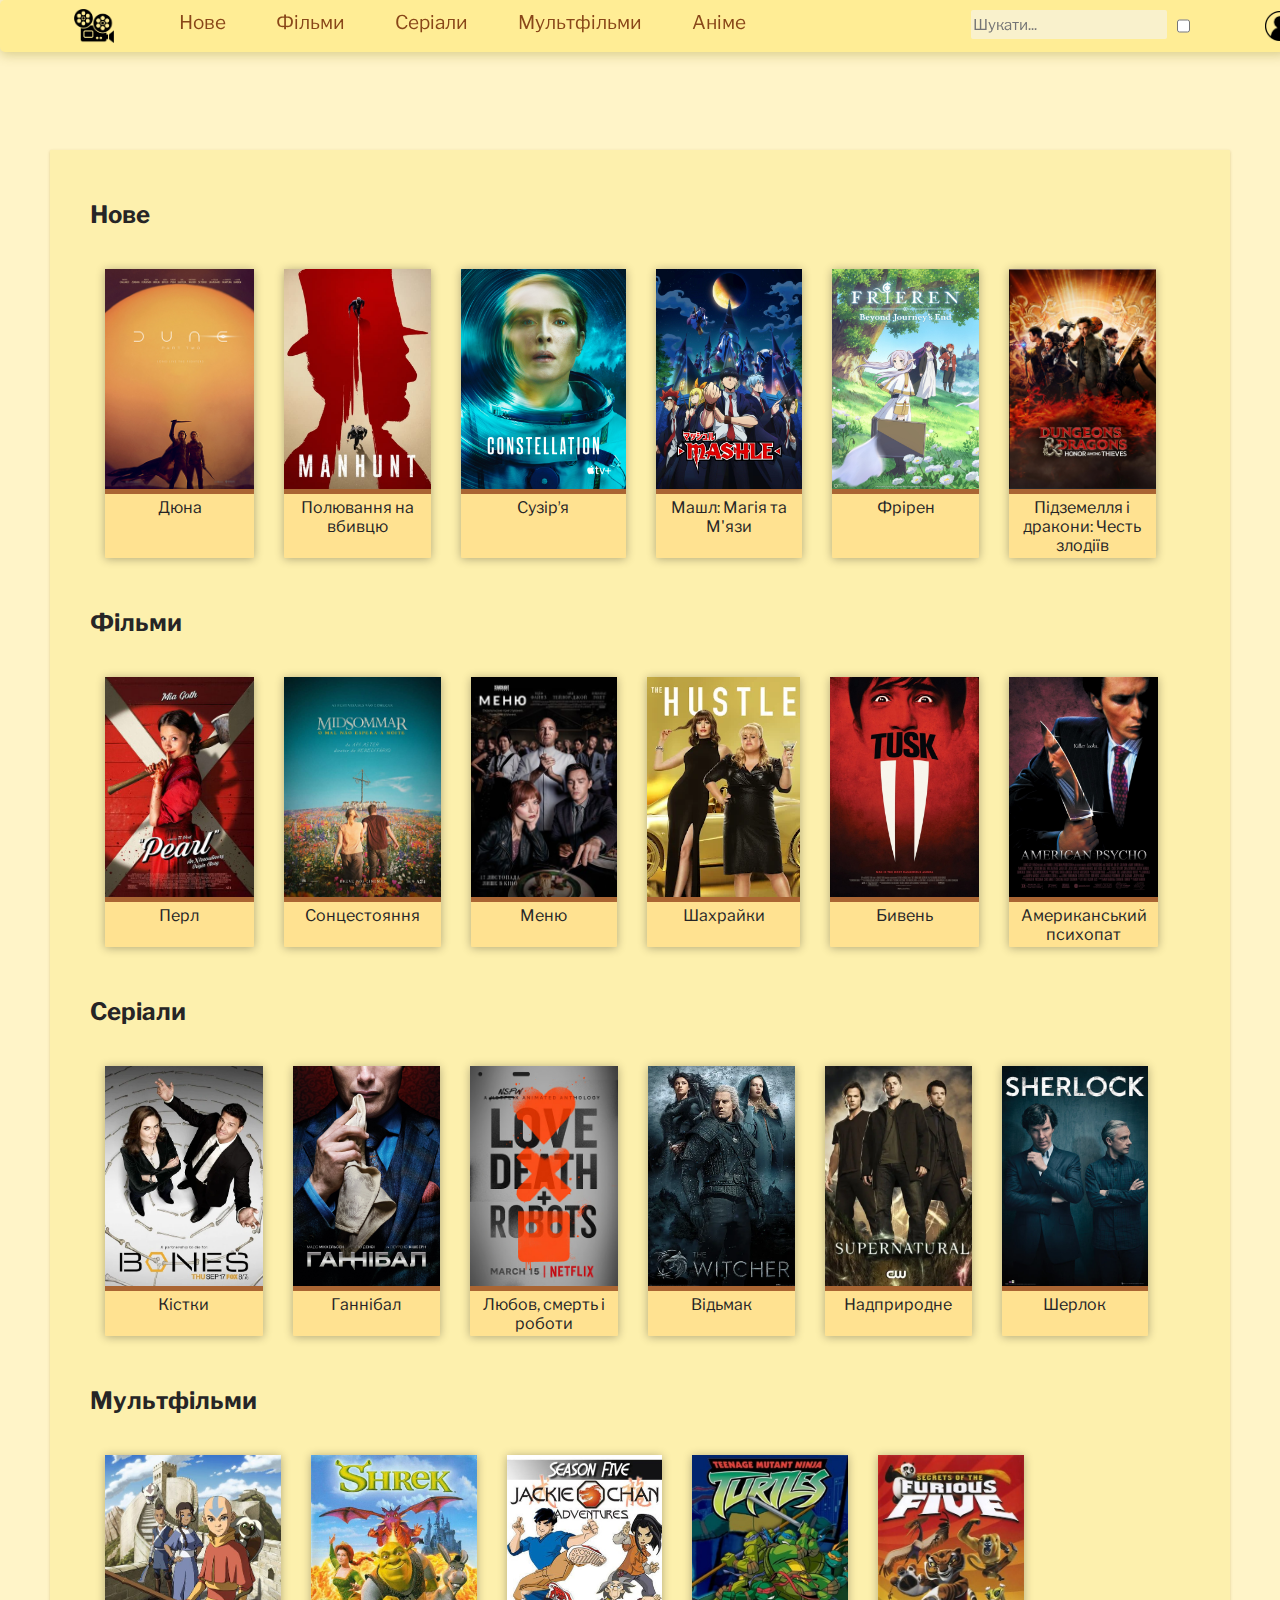
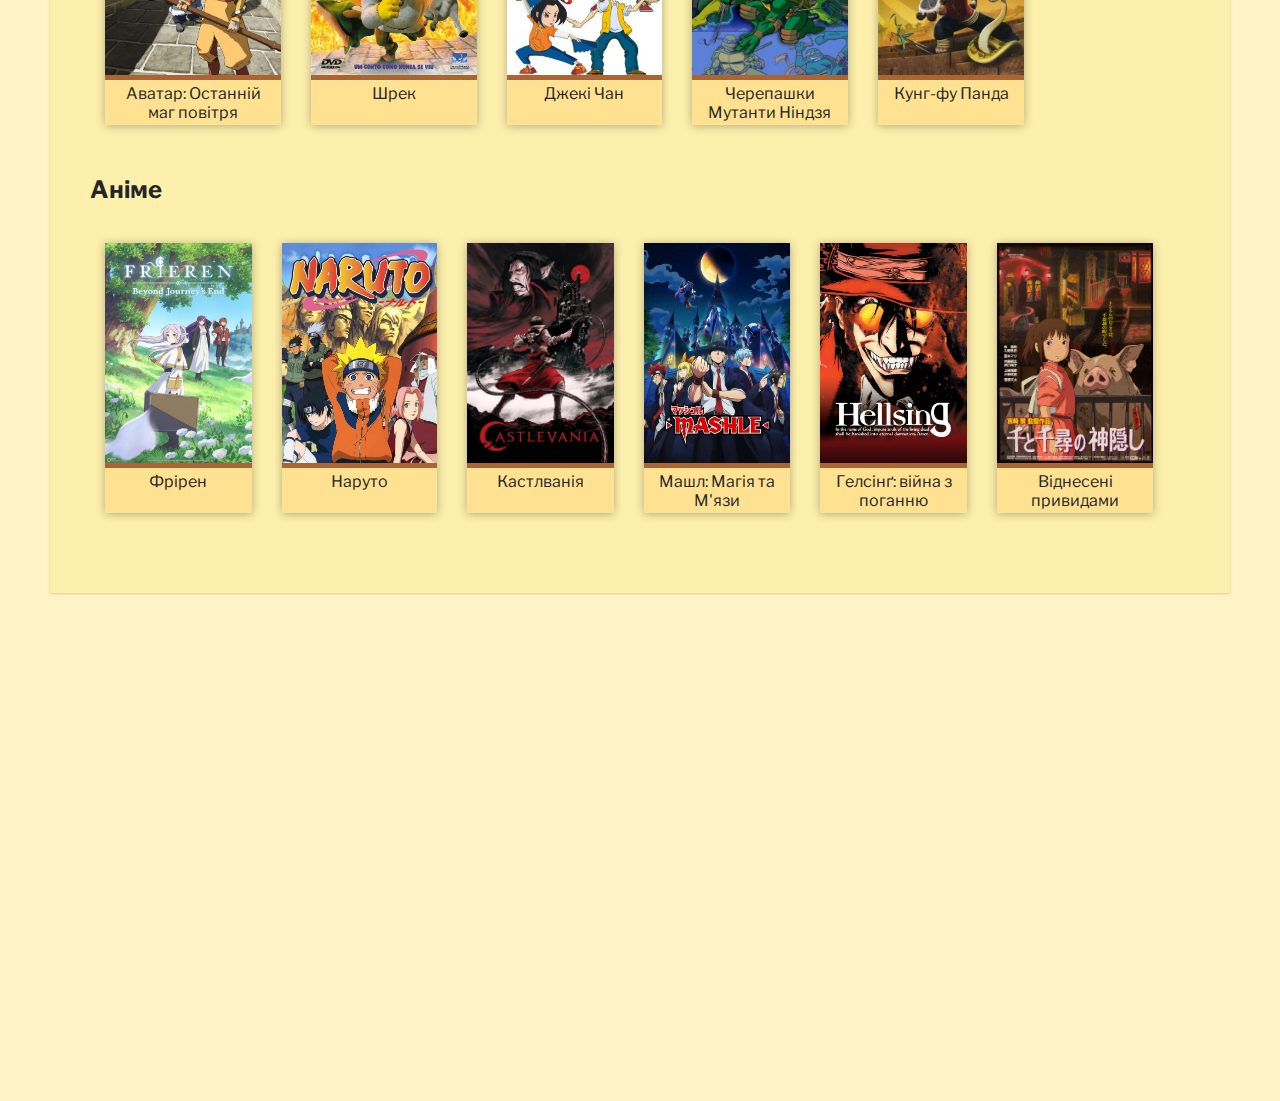
==== index.html @ a8cdec7a "Second commit - Finished homepage, account started" ====
<!DOCTYPE html>
<html lang="en">

<head>
    <meta charset="UTF-8">
    <meta name="viewport" content="width=device-width, initial-scale=1.0">
    <link rel="stylesheet" href="styles.css">
    <link rel="icon" type="image/png" href="Logo.png">
    <title>Filmus</title>

</head>

<body>
    <header>
        <a href="index.html" class="logo"><img src="Logo.png" alt="*Homepage image*" height="34px" ></a>
        <div class="header-gap"></div>
        <a href="new.html">Нове</a>
        <a href="">Фільми</a>
        <a href="">Серіали</a>
        <a href="">Мультфільми</a>
        <a href="">Аніме</a>
        <input type="text" name="search" placeholder="Шукати..." class="search-field">
        <input type="checkbox">
        <a href="account.html" ><img src="account.png"  height="30px" ></a>
    </header>
    <div class="container">
        <h2>Нове</h2>
        <div class="content-type">
            <figure><a href="WatchPage.html"><img src="Films/Dune/poster.jpg"></a>
                <figcaption>Дюна</figcaption>
            </figure>

            <figure><a href="WatchPage.html"><img src="Series/Manhunt/poster.jpg"></a>
                <figcaption>Полювання на вбивцю</figcaption>
            </figure>

            <figure><a href="WatchPage.html"><img src="Series/Constellation/poster.jpg"></a>
                <figcaption>Сузірʼя</figcaption>
            </figure>

            <figure><a href="WatchPage.html"><img src="Anime/Mashl/poster.jpg   "></a>
                <figcaption>Машл: Магія та М'язи</figcaption>
            </figure>

            <figure><a href="WatchPage.html"><img src="Anime/Frieren/poster.jpg"></a>
                <figcaption>Фрірен</figcaption>
            </figure>

            <figure><a href="WatchPage.html"><img src="Films/D&D/poster.png"></a>
                <figcaption>Підземелля і дракони: Честь злодіїв</figcaption>
            </figure>
        </div>
        <h2>Фільми</h2>

        <div class="content-type">
            <figure><a href="WatchPage.html"><img src="Films/Pearl/poster.jpeg"></a>
                <figcaption>Перл</figcaption>
            </figure>

            <figure><a href="WatchPage.html"><img src="Films/Mitsommer/poster.jpg"></a>
                <figcaption>Сонцестояння</figcaption>
            </figure>

            <figure><a href="WatchPage.html"><img src="Films/Menu/poster.jpg"></a>
                <figcaption>Меню</figcaption>
            </figure>

            <figure><a href="WatchPage.html"><img src="Films/Hustle/poster.webp"></a>
                <figcaption>Шахрайки</figcaption>
            </figure>

            <figure><a href="WatchPage.html"><img src="Films/Tusk/poster.jpg"></a>
                <figcaption>Бивень</figcaption>
            </figure>

            <figure><a href="WatchPage.html"><img src="Films/American Psycho/poster.jpg"></a>
                <figcaption>Американський психопат</figcaption>
            </figure>
        </div>

        <h2>Серіали</h2>
        <div class="content-type">
            <figure><a href="WatchPage.html"><img src="Series/Bones/poster.webp"></a>
                <figcaption>Кістки</figcaption>
            </figure>

            <figure><a href="WatchPage.html"><img src="Series/Hannibal/poster.jpg"></a>
                <figcaption>Ганнібал</figcaption>
            </figure>

            <figure><a href="WatchPage.html"><img src="Series/Love, Death & Robots/poster.jpg"></a>
                <figcaption>Любов, смерть і роботи</figcaption>
            </figure>

            <figure><a href="WatchPage.html"><img src="Series/Witcher/poster.webp"></a>
                <figcaption>Відьмак</figcaption>
            </figure>

            <figure><a href="WatchPage.html"><img src="Series/Supernatural/poster.webp"></a>
                <figcaption>Надприродне</figcaption>
            </figure>

            <figure><a href="WatchPage.html"><img src="Series/Sherlock/poster.jpg"></a>
                <figcaption>Шерлок</figcaption>
            </figure>
        </div>

        <h2>Мультфільми</h2>
        <div class="content-type">
            <figure><a href="WatchPage.html"><img src="Cartoon\ATLA\poster.jpg"></a>
                <figcaption>Аватар: Останній маг повітря</figcaption>
            </figure>

            <figure><a href="WatchPage.html"><img src="Cartoon\Shrek\poster.jpg"></a>
                <figcaption>Шрек</figcaption>
            </figure>

            <figure><a href="WatchPage.html"><img src="Cartoon\JackieChan\poster.jpg"></a>
                <figcaption>Джекі Чан</figcaption>
            </figure>

            <figure><a href="WatchPage.html"><img src="Cartoon/TMNT/poster.jpg"></a>
                <figcaption>Черепашки Мутанти Ніндзя</figcaption>
            </figure>

            <figure><a href="WatchPage.html"><img src="Cartoon/Kung-Fu Panda/poster.jpg"></a>
                <figcaption>Кунг-фу Панда</figcaption>
            </figure>

        </div>

        <h2>Аніме</h2>
        <div class="content-type">
            <figure><a href="WatchPage.html"><img src="Anime/Frieren/poster.jpg"></a>
                <figcaption>Фрірен</figcaption>
            </figure>

            <figure><a href="WatchPage.html"><img src="Anime/Naruto/poster.jpg"></a>
                <figcaption>Наруто</figcaption>
            </figure>

            <figure><a href="WatchPage.html"><img src="Anime/Castlevania/poster.jpg"></a>
                <figcaption>Кастлванія</figcaption>
            </figure>

            <figure><a href="WatchPage.html"><img src="Anime/Mashl/poster.jpg"></a>
                <figcaption>Машл: Магія та М'язи</figcaption>
            </figure>

            <figure><a href="WatchPage.html"><img src="Anime/Hellsing/poster.jpg"></a>
                <figcaption>Гелсінґ: війна з поганню</figcaption>
            </figure>

            <figure><a href="WatchPage.html"><img src="Anime/Spirited Away/poster.jpg"></a>
                <figcaption>Віднесені привидами</figcaption>
            </figure>

        </div>

    </div>
    <div class="justfield"></div>
</body>

</html>
---- styles.css ----
@import url('https://fonts.googleapis.com/css2?family=Libre+Franklin:ital,wght@0,100..900;1,100..900&family=Madimi+One&display=swap');
@import url('https://fonts.googleapis.com/css2?family=Rubik:ital,wght@0,300..900;1,300..900&display=swap');

body {
    background-color: #fff4c8;
    color: rgb(38, 37, 38);
    font-size: 16px;
    font-family: "Libre Franklin", "Rubik", sans-serif;
    font-weight: normal;
    font-style: normal;
    flex-flow: column;


}

.container {
    background-color: #fdf0ad;
    margin: 150px auto;
    margin-bottom: 0;
    border-radius: 1px;
    max-width: 1100px;
    padding: 30px 40px;
    box-shadow: 0px 1px 3px 0px #946a004d;
}

header {
    width: 100%;
    left: 0;
    top: 0;
    position: fixed;
    background-color: #ffed95;
    display: flex;
    box-shadow: 0 3px 12px 0 #8077004d;
    border-radius: 5px;
    padding: 4px;

}

header a {
    color: #894719;
    text-decoration: none;
    accent-color: darkred;
    vertical-align: middle;
    font-size: 19px;
    padding-right: 25px;
    padding-left: 25px;
    padding-top: 7px;
    flex-direction: row;
}

header a:hover {
    color: #4e0000;
}

header a:active {
    color: #b10000;
}


@media (max-width:700px) {

    header a:nth-child(7),
    header a:nth-child(3),
    header a:nth-child(4),
    header a:nth-child(5),
    header a:nth-child(6) {
        display: none;
    }

}

.logo {
    padding: 0px;
    padding-top: 5px;
    margin-right: 20px;
    max-width: 40px;
    max-height: 50px;
    margin-left: 70px;
}

header input {
    margin-right: 50px;
    vertical-align: super;

}

.search-field {
    margin: 6px;
    border-color: #aa6533;
    border-radius: 2px;
    border-width: 0px;
    height: 27px;
    background-color: #f9f1cc;
    display: block;
    font-family: inherit;
    font-size: 15px;
    line-height: 2em;
    margin-left: 200px;
}

.header-gap {
    width: 150px;
    height: 30px;
    margin-right: 20px;
}

table {
    border-radius: 4px;
    background-color: #ffbd8e;
    border-color: #97480f;
    border-style: solid;
    width: 65%;
    border-collapse: collapse;
}

table td,
th {
    padding: 5px;
    border: 1px solid #c8651d;
    padding: 8px 10px;
    text-align: center;
}

table th {
    background-color: #ffb179;
}

table td:nth-child(2) {
    text-align: left;
}

table tr:nth-child(odd) {
    background-color: #fec298;
}

.justfield {
    height: 500px;
}

figure {
    display: flex;
    flex-flow: column;
    padding: 0px;
    width: min-content;
    margin: 20px 15px;
    background-color: #ffe291;
    border-radius: 1px;
    box-shadow: 0 1px 10px 0 #0000004d;

}

figure:hover {
    background-color: #c37945;
    color: #f4ebd3;
}

figure img {
    width: auto;
    height: 220px;
    border-bottom: 5px solid #aa6533;

}
figure a {
    width: auto;
    height: auto;
}

figcaption {
    padding: 0px 8px;
    padding-bottom: 3px;
    text-align: center;
    background-clip: content-box;
}


.content-type {
    margin-bottom: 30px;
    display: flex;
}



fieldset {
    width: max-content;
    height: max-content;
}

video {
    display: block;
    margin: 5% auto;
}
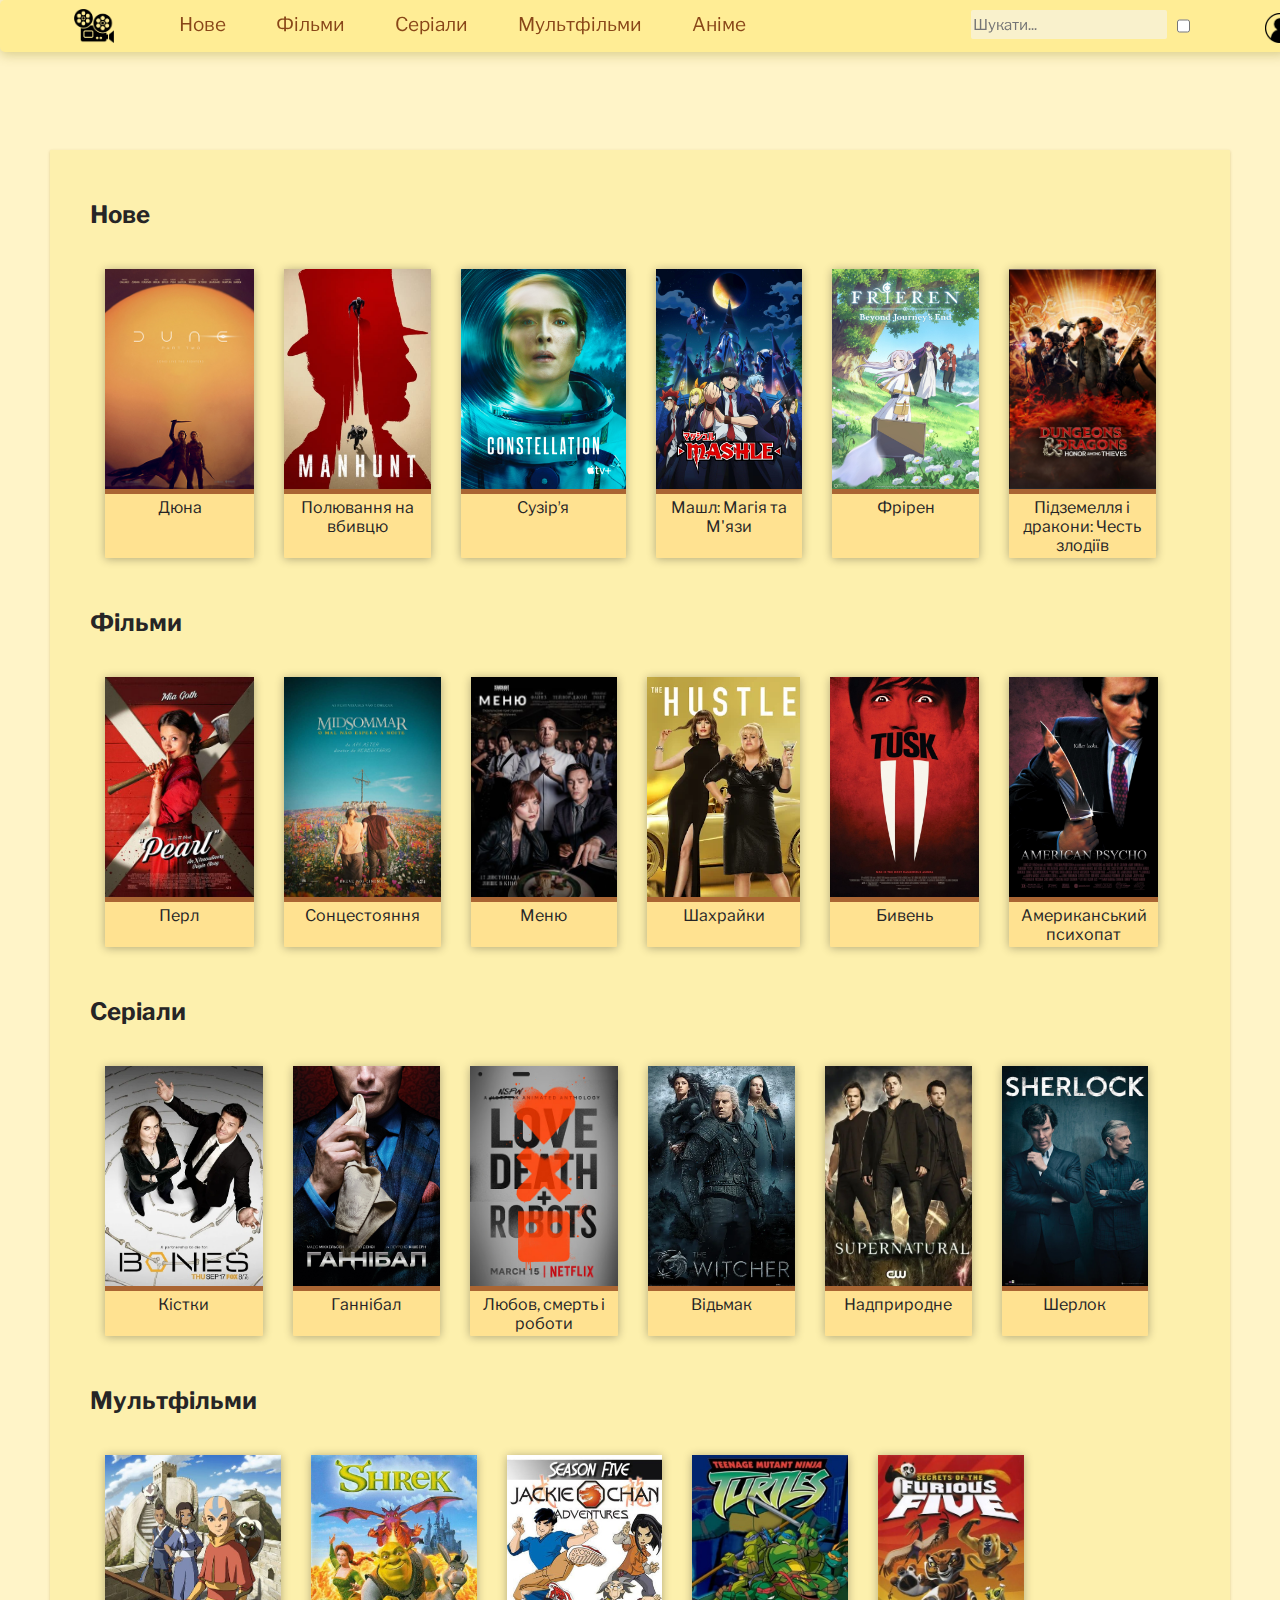
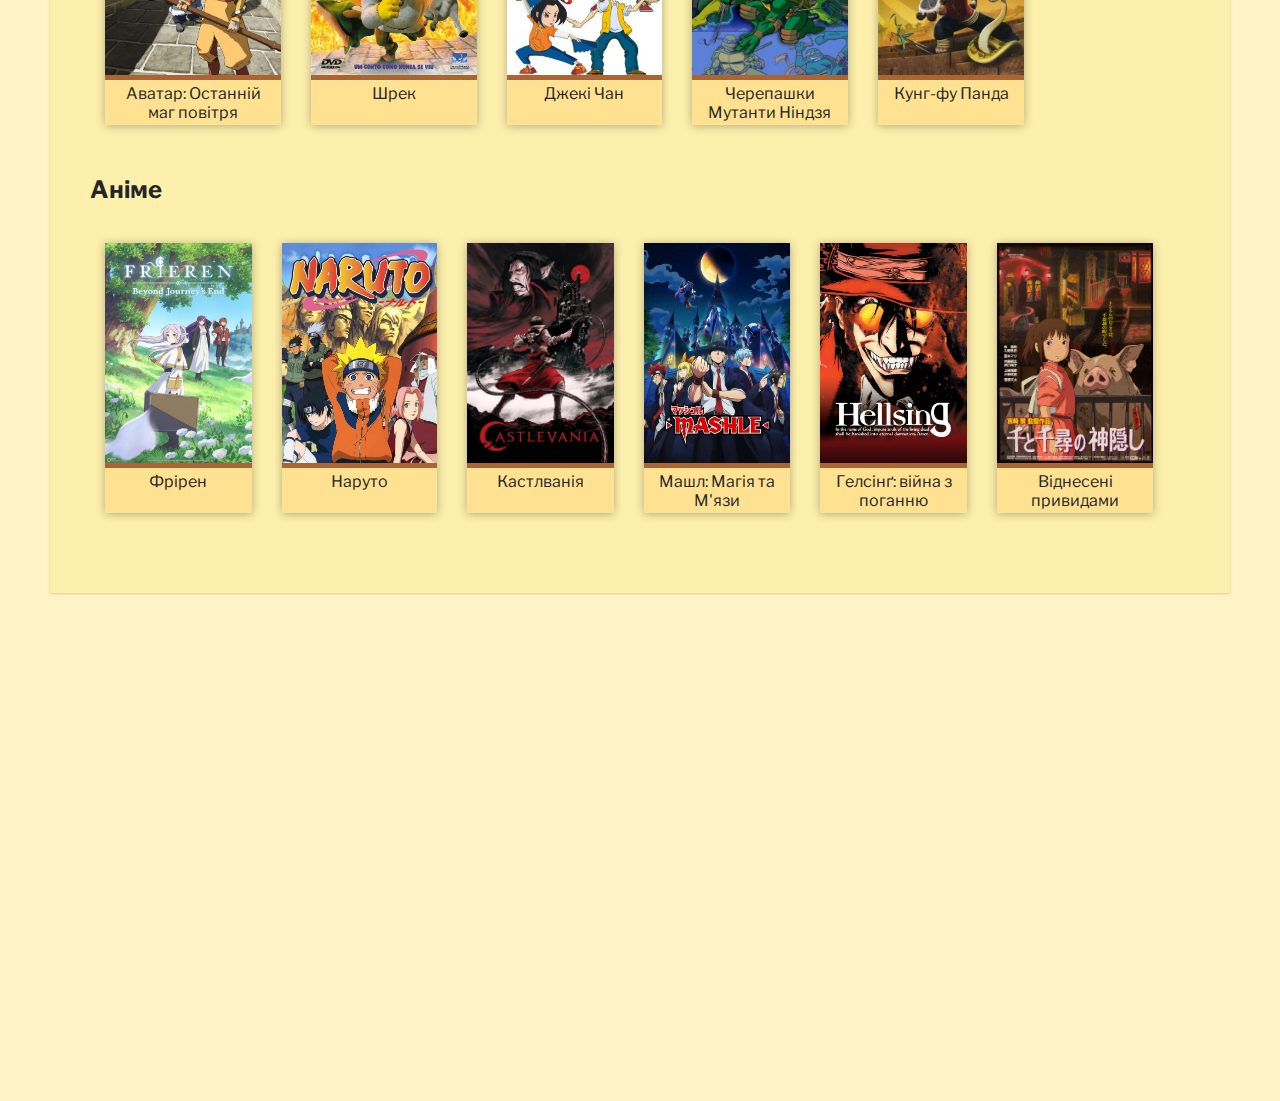
==== commit 7698cb39: "Commit 2.1" ====
--- a/index.html
+++ b/index.html
@@ -57,7 +57,7 @@
                 <figcaption>Перл</figcaption>
             </figure>
 
-            <figure><a href="WatchPage.html"><img src="Films/Mitsommer/poster.jpg"></a>
+            <figure><a href="WatchPage.html"><img src="Films/Midsommer/poster.jpg"></a>
                 <figcaption>Сонцестояння</figcaption>
             </figure>
 
@@ -107,23 +107,23 @@
 
         <h2>Мультфільми</h2>
         <div class="content-type">
-            <figure><a href="WatchPage.html"><img src="Cartoon\ATLA\poster.jpg"></a>
+            <figure><a href="WatchPage.html"><img src="Cartoons\ATLA\poster.jpg"></a>
                 <figcaption>Аватар: Останній маг повітря</figcaption>
             </figure>
 
-            <figure><a href="WatchPage.html"><img src="Cartoon\Shrek\poster.jpg"></a>
+            <figure><a href="WatchPage.html"><img src="Cartoons\Shrek\poster.jpg"></a>
                 <figcaption>Шрек</figcaption>
             </figure>
 
-            <figure><a href="WatchPage.html"><img src="Cartoon\JackieChan\poster.jpg"></a>
+            <figure><a href="WatchPage.html"><img src="Cartoons\JackieChan\poster.jpg"></a>
                 <figcaption>Джекі Чан</figcaption>
             </figure>
 
-            <figure><a href="WatchPage.html"><img src="Cartoon/TMNT/poster.jpg"></a>
+            <figure><a href="WatchPage.html"><img src="Cartoons/TMNT/poster.jpg"></a>
                 <figcaption>Черепашки Мутанти Ніндзя</figcaption>
             </figure>
 
-            <figure><a href="WatchPage.html"><img src="Cartoon/Kung-Fu Panda/poster.jpg"></a>
+            <figure><a href="WatchPage.html"><img src="Cartoons/Kung-Fu Panda/poster.jpg"></a>
                 <figcaption>Кунг-фу Панда</figcaption>
             </figure>
 
--- a/styles.css
+++ b/styles.css
@@ -44,7 +44,7 @@
     font-size: 19px;
     padding-right: 25px;
     padding-left: 25px;
-    padding-top: 7px;
+    padding-top: 9px;
     flex-direction: row;
 }
 
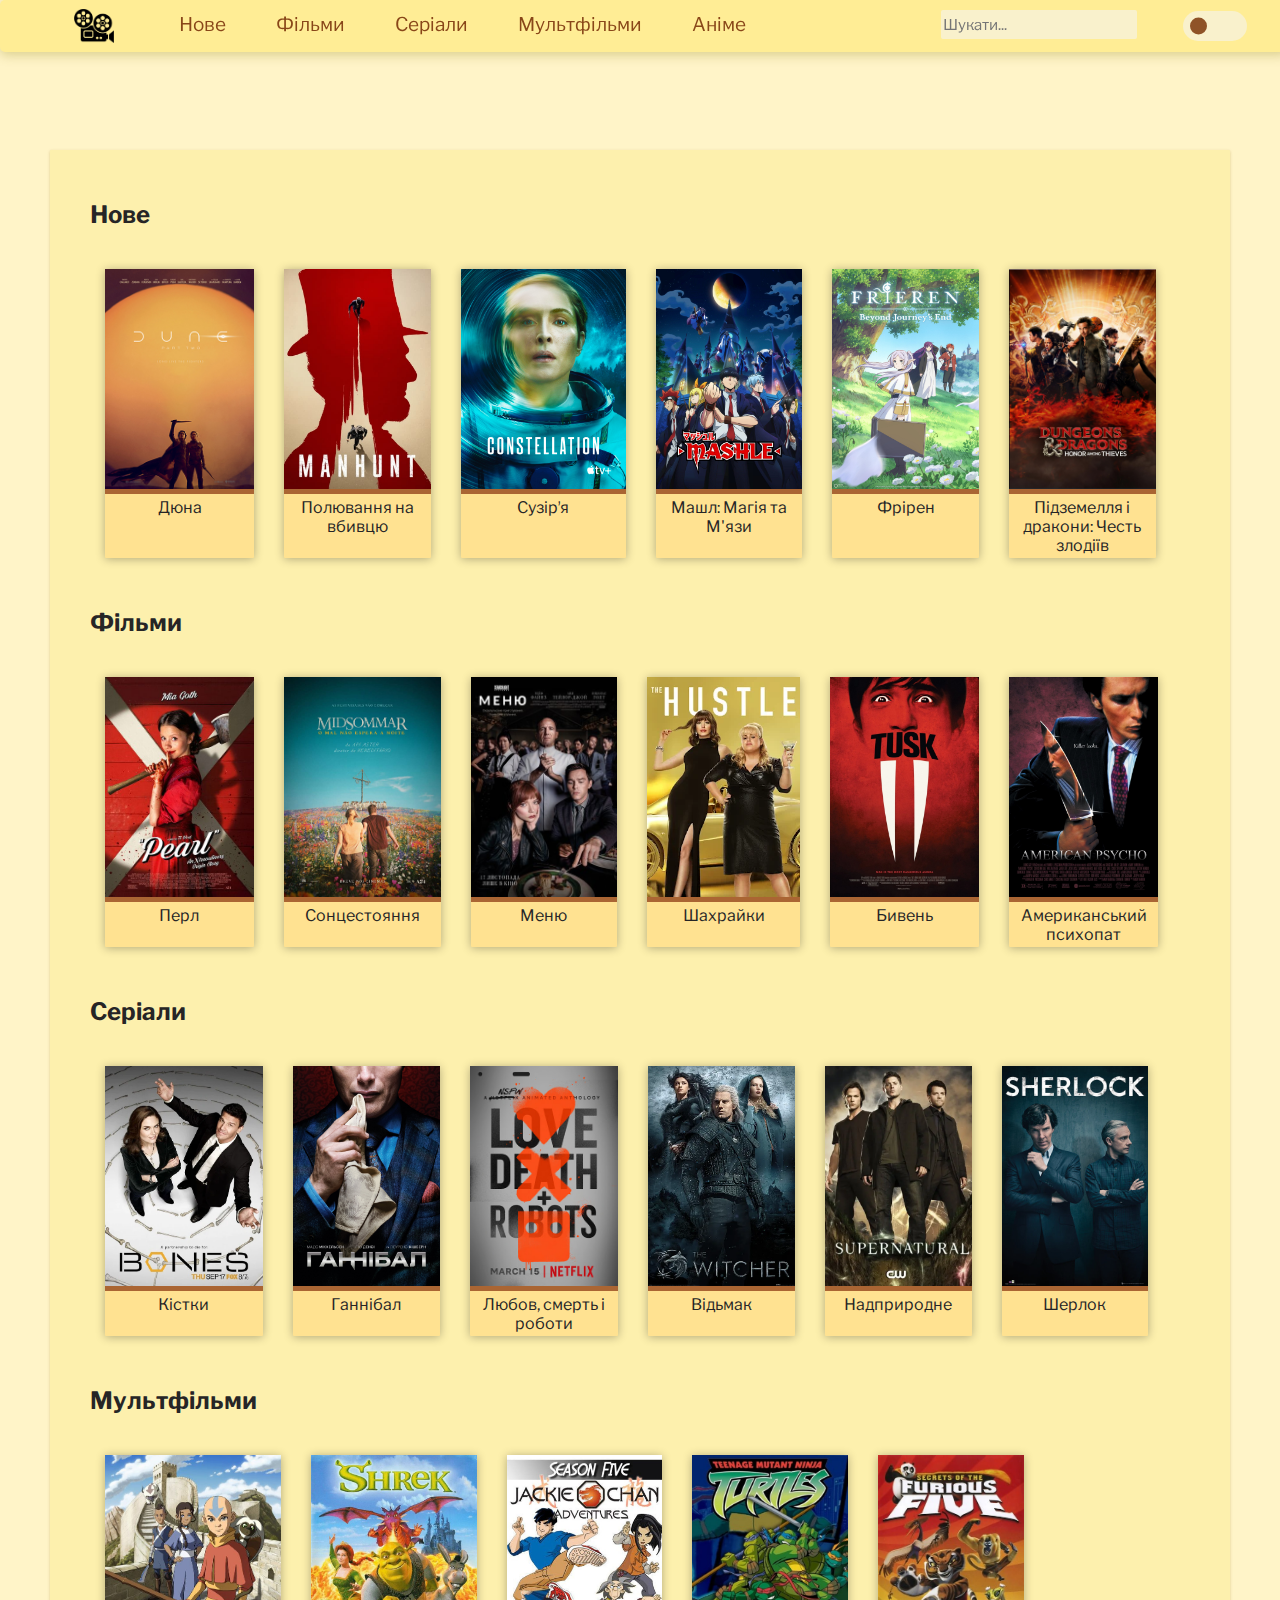
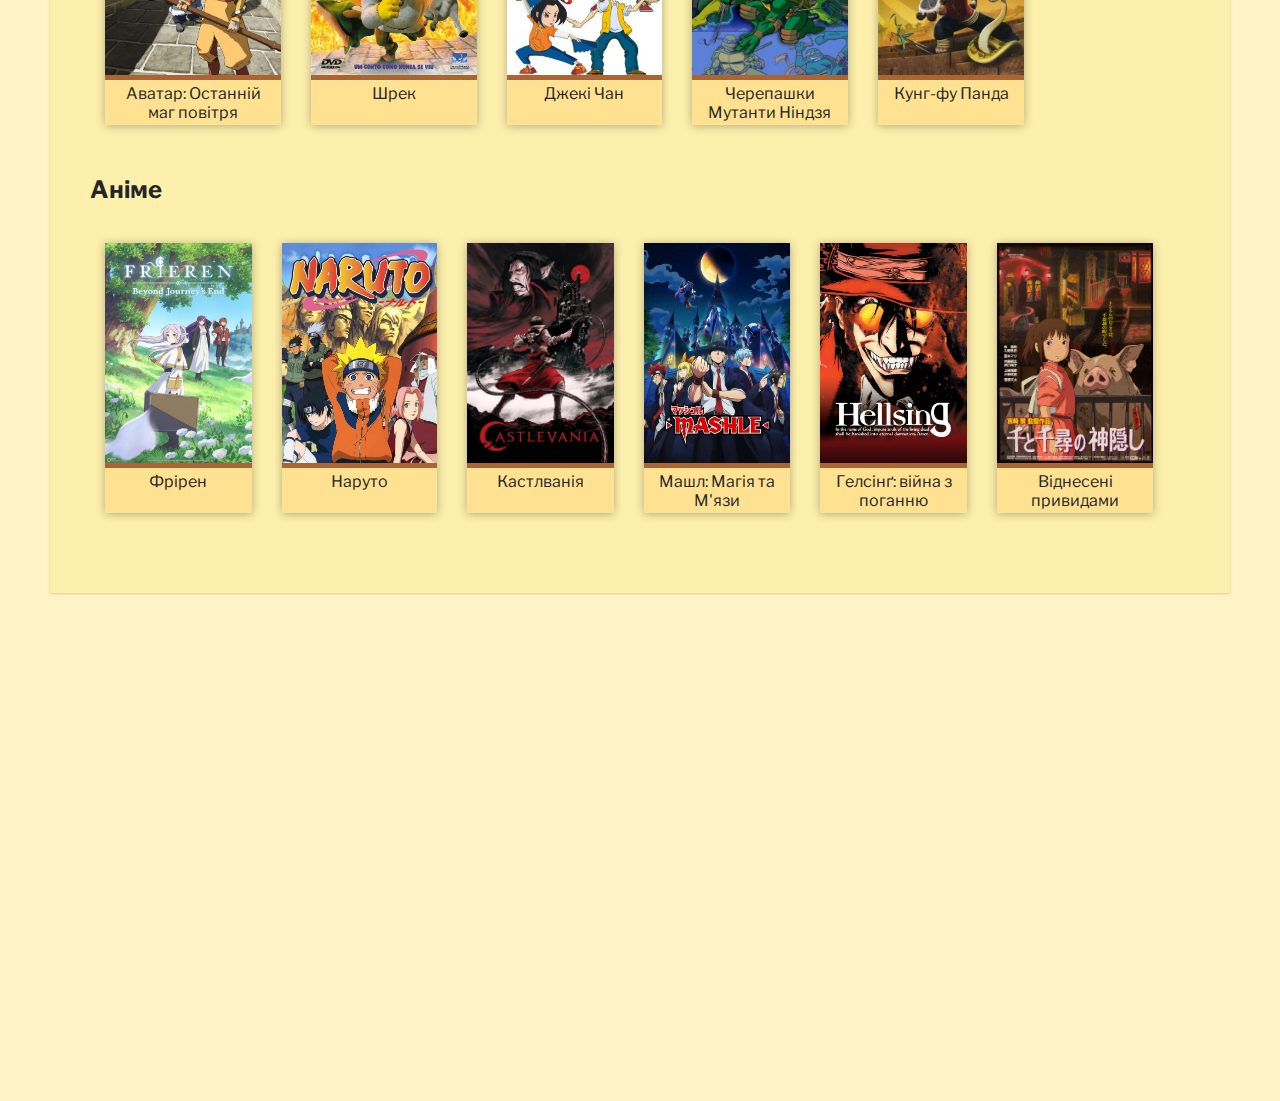
==== commit 7cd6bc1f: "added theme switcher" ====
--- a/index.html
+++ b/index.html
@@ -20,7 +20,15 @@
         <a href="">Мультфільми</a>
         <a href="">Аніме</a>
         <input type="text" name="search" placeholder="Шукати..." class="search-field">
-        <input type="checkbox">
+       
+        <div class="theme-switcher">
+            <input type="checkbox" id="switcher">
+            <label for="switcher">
+                ::before
+                <span></span>
+                ::after
+            </label>
+        </div>
         <a href="account.html" ><img src="account.png"  height="30px" ></a>
     </header>
     <div class="container">
--- a/styles.css
+++ b/styles.css
@@ -78,11 +78,90 @@
     margin-left: 70px;
 }
 
-header input {
+
+.theme-switcher input {
+    width: 0;
+    height: 0;
+    display: none;
+    visibility: hidden;
+}
+.theme-switcher input:checked+label>span {
+    left: calc(100% - 23px);
+    background-color: #198bef;
+}
+
+.theme-switcher{
     margin-right: 50px;
-    vertical-align: super;
-
-}
+    margin-left: 40px;
+    align-content: center;
+}
+
+.theme-switcher label{
+    position: relative;
+    cursor: pointer;
+    display: block;
+    text-indent: 35px;
+    height: 26px;
+    width: 60px;
+    border-radius: 50px;
+    background-color: #f9f1cc;
+    transition: background-color .5s;
+    border: 2px solid transparent;
+    overflow: hidden;
+    color: transparent;
+    user-select: none;
+}
+.theme-switcher label>span {
+    position: absolute;
+    z-index: 2;
+    content: "";
+    width: 17px;
+    height: 17px;
+    border-radius: 50px;
+    top: 50%;
+    left: 5px;
+    transform: translateY(-50%);
+    background-color: #8f5327;
+    transition: .5s;
+}
+
+.theme-switcher label:before {
+    left: 7px;
+    background-image: url();
+}
+
+.theme-switcher label:after, .theme-switcher label:before {
+    content: "";
+    display: block;
+    top: 50%;
+    margin-top: -7px;
+    height: 15px;
+    width: 15px;
+    position: absolute;
+    transition: .5s;
+    transform: scale(.9);
+}
+
+.theme-switcher input:not(:checked)+label:after {
+    transform: rotate(0) scale(1.2);
+}
+.theme-switcher label:after {
+    right: 7px;
+}
+.theme-switcher label:after, .theme-switcher label:before {
+    content: "";
+    display: block;
+    top: 50%;
+    margin-top: -7px;
+    height: 15px;
+    width: 15px;
+    position: absolute;
+    transition: .5s;
+    transform: scale(.9);
+}
+
+
+
 
 .search-field {
     margin: 6px;
@@ -95,7 +174,7 @@
     font-family: inherit;
     font-size: 15px;
     line-height: 2em;
-    margin-left: 200px;
+    margin-left: 170px;
 }
 
 .header-gap {
@@ -146,20 +225,21 @@
     background-color: #ffe291;
     border-radius: 1px;
     box-shadow: 0 1px 10px 0 #0000004d;
-
 }
 
 figure:hover {
     background-color: #c37945;
     color: #f4ebd3;
+    transition: background-color .5s;
 }
 
 figure img {
     width: auto;
     height: 220px;
     border-bottom: 5px solid #aa6533;
-
-}
+    user-select: none;
+}
+
 figure a {
     width: auto;
     height: auto;
@@ -178,7 +258,72 @@
     display: flex;
 }
 
-
+.content-type p {
+    font-family: inherit;
+    font-size: 16px;
+    margin: 30px 20px;
+    padding: 10px;
+    border-radius: 2px;
+    background-color: #ffe291;
+    border-top: 5px solid #aa6533;
+}
+
+.user-avatar {
+    border: 2px solid #c48d45;
+    padding: 10px;
+    border-radius: 5px;
+    background-color: #fff6c7;
+}
+
+
+.watchPage-head {
+    display: flex;
+    margin-bottom: 100px;
+    margin-top: 20px;
+}
+
+.watchPage-poster>img {
+    border: 2px solid #c48d45;
+    border-radius: 3px;
+}
+
+.watchPage-poster {
+    margin-bottom: 0px;
+
+}
+
+footer {
+    text-align: center;
+}
+
+footer img {
+    padding: 7px 40px;
+    background-color: #ffd093;
+    word-spacing: 60px;
+}
+footer img:hover{
+    background-color: #c37945;
+}
+
+.watchPage-head-text {
+    margin-left: 40px;
+}
+
+
+.account-info {
+    display: flex;
+    margin-bottom: 100px;
+}
+
+.account-description {
+    margin-left: 20px;
+}
+
+.account-description a {
+    color: #894719;
+    text-decoration: none;
+    font-size: 14px;
+}
 
 fieldset {
     width: max-content;
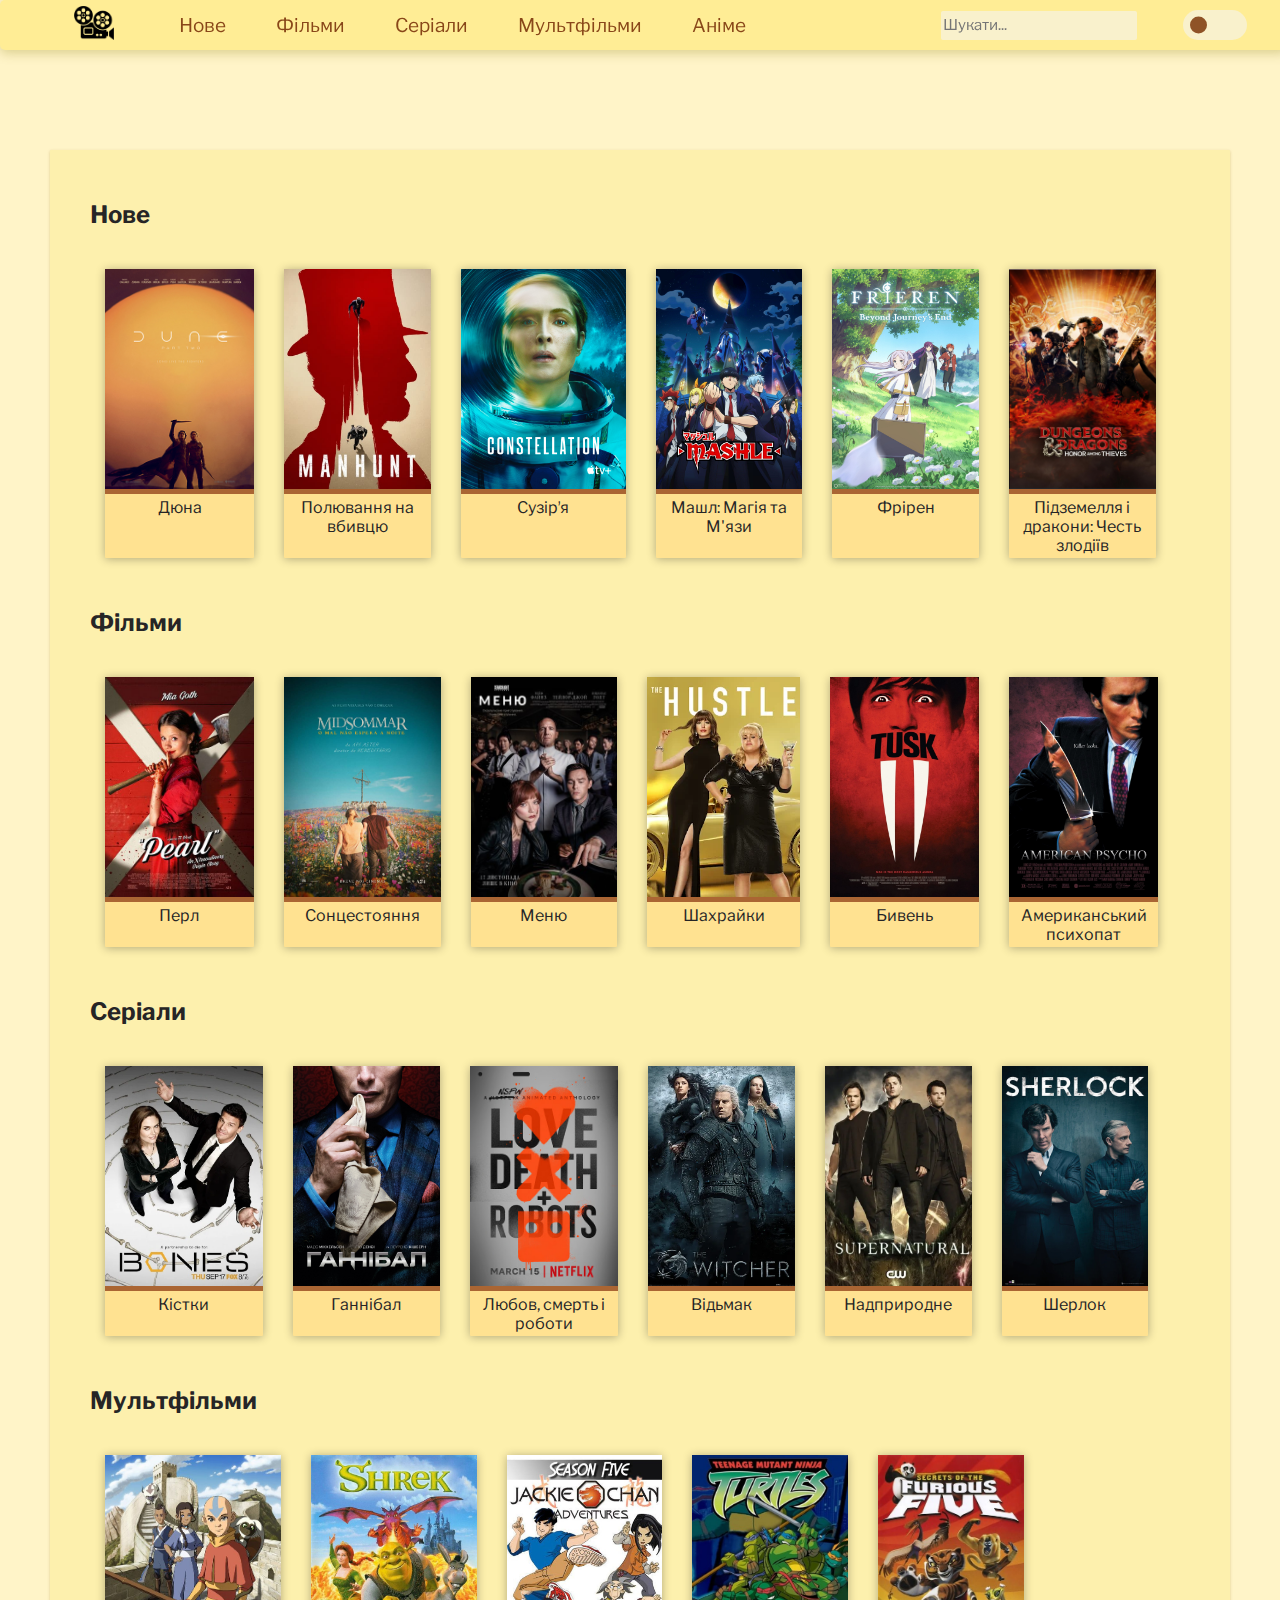
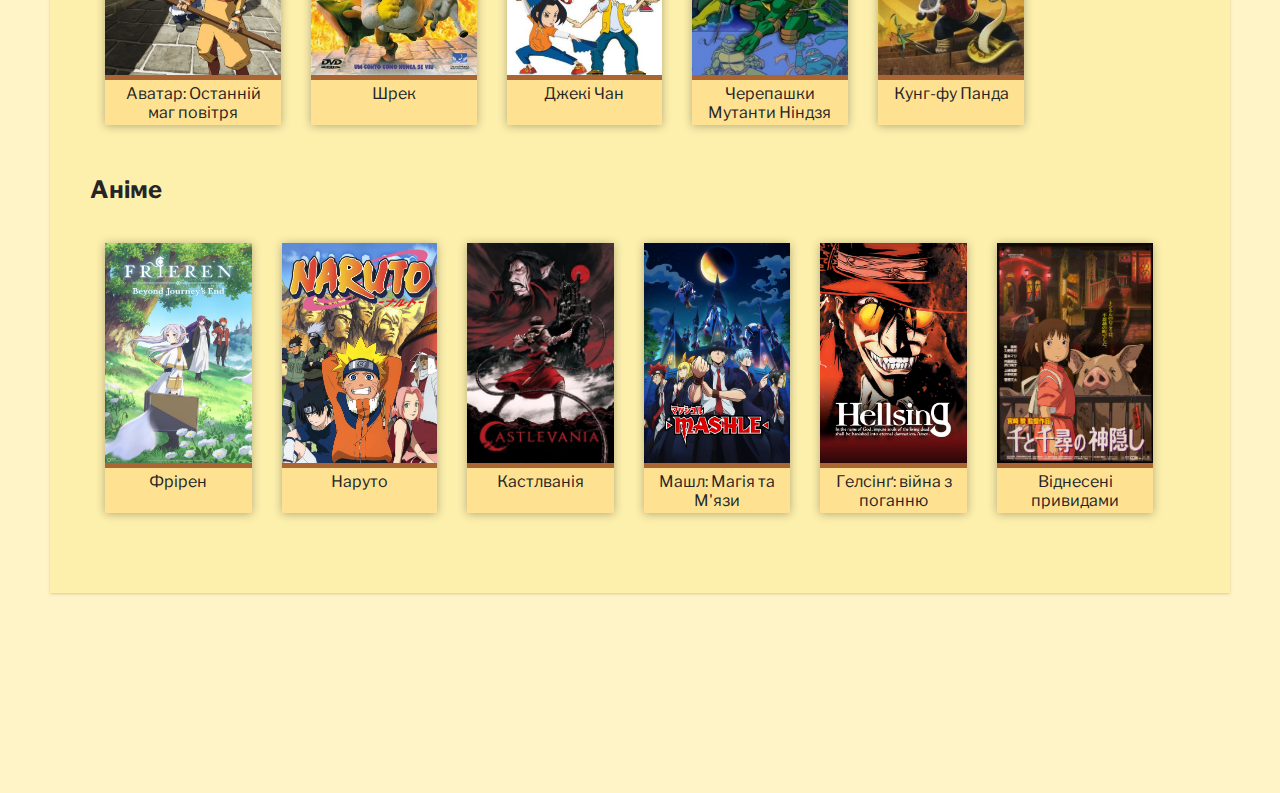
==== commit 30313b6a: "watchpage finished" ====
--- a/index.html
+++ b/index.html
@@ -166,7 +166,6 @@
         </div>
 
     </div>
-    <div class="justfield"></div>
 </body>
 
 </html>--- a/styles.css
+++ b/styles.css
@@ -3,7 +3,7 @@
 
 body {
     background-color: #fff4c8;
-    color: rgb(38, 37, 38);
+    color: #262526;
     font-size: 16px;
     font-family: "Libre Franklin", "Rubik", sans-serif;
     font-weight: normal;
@@ -16,7 +16,7 @@
 .container {
     background-color: #fdf0ad;
     margin: 150px auto;
-    margin-bottom: 0;
+    margin-bottom: 200px;
     border-radius: 1px;
     max-width: 1100px;
     padding: 30px 40px;
@@ -32,24 +32,30 @@
     display: flex;
     box-shadow: 0 3px 12px 0 #8077004d;
     border-radius: 5px;
-    padding: 4px;
+    padding: 0px 4px;
+    z-index: 2;
+    flex-direction: row;
+    flex-wrap: nowrap;
+    justify-content: space-evenly;
+    align-items: center;
 
 }
 
 header a {
+    height: 50px;
     color: #894719;
     text-decoration: none;
-    accent-color: darkred;
-    vertical-align: middle;
     font-size: 19px;
-    padding-right: 25px;
-    padding-left: 25px;
-    padding-top: 9px;
-    flex-direction: row;
-}
-
-header a:hover {
-    color: #4e0000;
+    padding: 0px 25px;
+    align-content: center;
+
+}
+
+header a:not(:first-child):hover {
+    color: #f4ebd3;
+    background-color: #c37945;
+    transition: background-color .4s;
+
 }
 
 header a:active {
@@ -71,7 +77,6 @@
 
 .logo {
     padding: 0px;
-    padding-top: 5px;
     margin-right: 20px;
     max-width: 40px;
     max-height: 50px;
@@ -85,18 +90,19 @@
     display: none;
     visibility: hidden;
 }
+
 .theme-switcher input:checked+label>span {
     left: calc(100% - 23px);
     background-color: #198bef;
 }
 
-.theme-switcher{
+.theme-switcher {
     margin-right: 50px;
     margin-left: 40px;
     align-content: center;
 }
 
-.theme-switcher label{
+.theme-switcher label {
     position: relative;
     cursor: pointer;
     display: block;
@@ -111,6 +117,7 @@
     color: transparent;
     user-select: none;
 }
+
 .theme-switcher label>span {
     position: absolute;
     z-index: 2;
@@ -130,7 +137,8 @@
     background-image: url();
 }
 
-.theme-switcher label:after, .theme-switcher label:before {
+.theme-switcher label:after,
+.theme-switcher label:before {
     content: "";
     display: block;
     top: 50%;
@@ -145,10 +153,13 @@
 .theme-switcher input:not(:checked)+label:after {
     transform: rotate(0) scale(1.2);
 }
+
 .theme-switcher label:after {
     right: 7px;
 }
-.theme-switcher label:after, .theme-switcher label:before {
+
+.theme-switcher label:after,
+.theme-switcher label:before {
     content: "";
     display: block;
     top: 50%;
@@ -170,11 +181,12 @@
     border-width: 0px;
     height: 27px;
     background-color: #f9f1cc;
-    display: block;
+    display: flex;
     font-family: inherit;
     font-size: 15px;
     line-height: 2em;
     margin-left: 170px;
+    outline: none;
 }
 
 .header-gap {
@@ -183,8 +195,7 @@
     margin-right: 20px;
 }
 
-table {
-    border-radius: 4px;
+/* table {
     background-color: #ffbd8e;
     border-color: #97480f;
     border-style: solid;
@@ -197,7 +208,6 @@
     padding: 5px;
     border: 1px solid #c8651d;
     padding: 8px 10px;
-    text-align: center;
 }
 
 table th {
@@ -210,7 +220,9 @@
 
 table tr:nth-child(odd) {
     background-color: #fec298;
-}
+} */
+
+
 
 .justfield {
     height: 500px;
@@ -223,6 +235,7 @@
     width: min-content;
     margin: 20px 15px;
     background-color: #ffe291;
+    transition: background-color .5s;
     border-radius: 1px;
     box-shadow: 0 1px 10px 0 #0000004d;
 }
@@ -278,8 +291,39 @@
 
 .watchPage-head {
     display: flex;
-    margin-bottom: 100px;
+    margin-bottom: 50px;
     margin-top: 20px;
+}
+
+.watchPage-head-table {
+    max-width: 780px;
+    text-wrap: wrap;
+    font-size: 14px;
+    background-color: #fee49b;
+    border-collapse: collapse;
+}
+
+.watchPage-head-table td {
+    padding: 12px 10px;
+    border-bottom: 1px solid #ac8135;
+}
+
+.watchPage-head-text {
+    margin-left: 40px;
+}
+
+.watchPage-head-table td:nth-child(1) {
+    text-wrap: nowrap;
+}
+
+.watchPage-head-table a {
+    color: #894719;
+    text-decoration: none;
+}
+
+.watchPage-head-table a:hover {
+    color: darkred;
+    text-decoration: underline;
 }
 
 .watchPage-poster>img {
@@ -289,7 +333,17 @@
 
 .watchPage-poster {
     margin-bottom: 0px;
-
+}
+
+.watch-page-description {
+    margin: 0px 30px;
+    margin-bottom: 40px;
+    text-align: justify;
+    word-spacing: 0.5em;
+}
+
+.watch-page-description p {
+    color: #494949;
 }
 
 footer {
@@ -299,15 +353,16 @@
 footer img {
     padding: 7px 40px;
     background-color: #ffd093;
+    transition: .5s;
     word-spacing: 60px;
 }
-footer img:hover{
+
+footer img:hover {
     background-color: #c37945;
-}
-
-.watchPage-head-text {
-    margin-left: 40px;
-}
+    transition: .5s;
+}
+
+
 
 
 .account-info {
@@ -325,12 +380,125 @@
     font-size: 14px;
 }
 
+.account-description a:hover {
+    color: darkred;
+    text-decoration: underline;
+}
+
 fieldset {
     width: max-content;
     height: max-content;
 }
 
 video {
+    margin-left: 130px;
+    margin-bottom: 20px;
+    width: 800px;
+    border-radius: 4px;
+    z-index: 1;
+}
+
+.playlist {
+    margin-left: 145px;
+    margin-bottom: 100px;
+    width: 800px;
+    display: flex;
+    flex-wrap: wrap;
+
+}
+
+button {
+    margin: 1.5px;
+    width: 80px;
+    height: 30px;
+    background-color: #ffd78e;
+    border-color: #97480f;
+    border-style: solid;
+    border-width: 0.5px;
+    border-radius: 1px;
+
+}
+
+button:hover {
+    background-color: #aa6533;
+    border-color: #8f3900;
+    color: #f9f1cc;
+    transition: background-color .2s;
+    cursor: pointer;
+}
+
+button:active {
+    background-color: #c5885c;
+    transition: 0s;
+}
+
+.playlist-seasons {
+    margin-left: 145px;
+    margin-bottom: 10px;
+}
+
+.playlist-seasons button {
+    margin: 0.1px;
+    border-radius: 0px;
+
+}
+
+
+
+.comment-form {
+    width: 900px;
+    margin-left: 70px;
+    padding: 20px;
+    background-color: #ffed95;
+}
+
+.comment-form h3 {
+    margin-top: 0px;
+    margin-bottom: 40px;
+}
+
+form {
     display: block;
-    margin: 5% auto;
+}
+
+.row {
+    display: flex;
+    width: 100%;
+    margin-bottom: 20px;
+}
+
+.row input:first-child {
+    margin-right: 30px;
+}
+
+.row input:last-child {
+    margin-right: 0px;
+}
+
+form input:nth-child(-n+2) {
+    background-color: transparent;
+    outline: transparent;
+    border: 0px solid #aa6533;
+    border-bottom-width: 1px;
+    width: 100%;
+    padding: 7px 0px;
+    padding-left: 3px;
+    font-family: inherit;
+    font-size: 14px;
+}
+
+form> input:nth-child(2) {
+    margin-bottom: 20px;
+}
+form> input:last-child{
+    border: none;
+    padding: 9px 13px;
+    font-size: 14px;
+    font-family: inherit;
+    background-color: #aa6533;
+    color: white;
+}
+form> input:last-child:hover{
+    background-color: #884e24;
+    cursor: pointer;
 }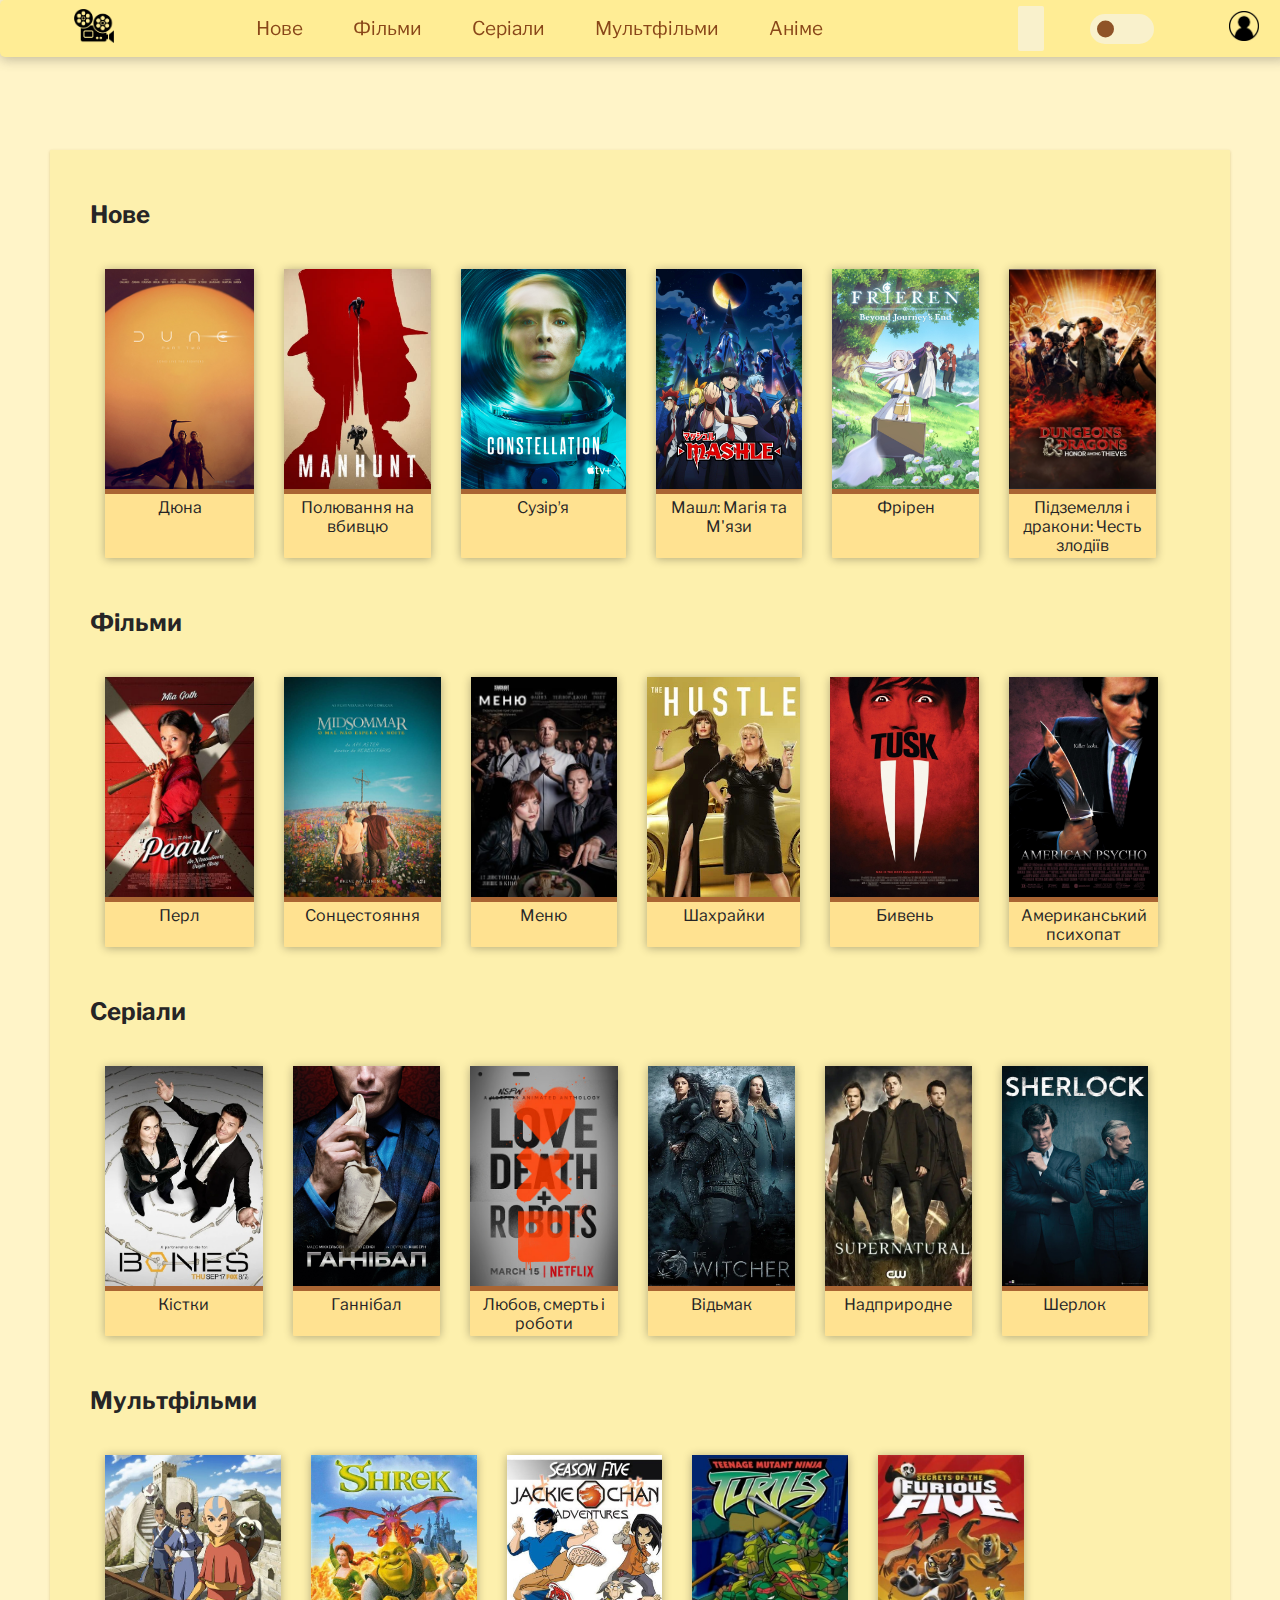
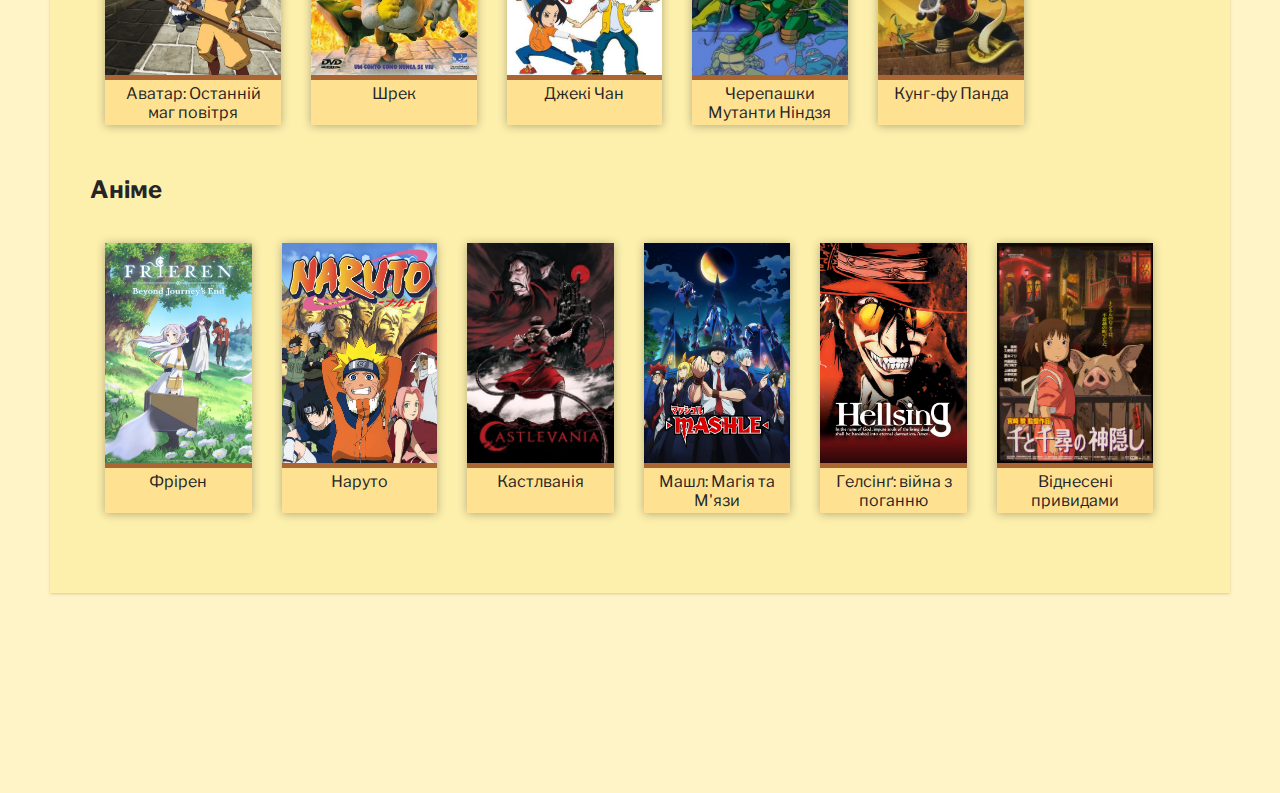
==== commit 109ad371: "added search field functionality" ====
--- a/index.html
+++ b/index.html
@@ -7,7 +7,6 @@
     <link rel="stylesheet" href="styles.css">
     <link rel="icon" type="image/png" href="Logo.png">
     <title>Filmus</title>
-
 </head>
 
 <body>
@@ -15,11 +14,15 @@
         <a href="index.html" class="logo"><img src="Logo.png" alt="*Homepage image*" height="34px" ></a>
         <div class="header-gap"></div>
         <a href="new.html">Нове</a>
-        <a href="">Фільми</a>
-        <a href="">Серіали</a>
-        <a href="">Мультфільми</a>
-        <a href="">Аніме</a>
-        <input type="text" name="search" placeholder="Шукати..." class="search-field">
+        <a href="movies.html">Фільми</a>
+        <a href="series.html">Серіали</a>
+        <a href="cartoons.html">Мультфільми</a>
+        <a href="anime.html">Аніме</a>
+
+        <form id="search-form">
+            <input type="text" name="search" placeholder="Шукати..." class="search-field" id="search-field">
+        </form>
+        
        
         <div class="theme-switcher">
             <input type="checkbox" id="switcher">
@@ -31,6 +34,9 @@
         </div>
         <a href="account.html" ><img src="account.png"  height="30px" ></a>
     </header>
+    <div id="search-results">
+        
+    </div>
     <div class="container">
         <h2>Нове</h2>
         <div class="content-type">
@@ -54,14 +60,14 @@
                 <figcaption>Фрірен</figcaption>
             </figure>
 
-            <figure><a href="WatchPage.html"><img src="Films/D&D/poster.png"></a>
+            <figure><a href="WatchPage.html"><img src="Films/D&D/poster.jpg"></a>
                 <figcaption>Підземелля і дракони: Честь злодіїв</figcaption>
             </figure>
         </div>
         <h2>Фільми</h2>
 
         <div class="content-type">
-            <figure><a href="WatchPage.html"><img src="Films/Pearl/poster.jpeg"></a>
+            <figure><a href="WatchPage.html"><img src="Films/Pearl/poster.jpg"></a>
                 <figcaption>Перл</figcaption>
             </figure>
 
@@ -73,7 +79,7 @@
                 <figcaption>Меню</figcaption>
             </figure>
 
-            <figure><a href="WatchPage.html"><img src="Films/Hustle/poster.webp"></a>
+            <figure><a href="WatchPage.html"><img src="Films/Hustle/poster.jpg"></a>
                 <figcaption>Шахрайки</figcaption>
             </figure>
 
@@ -88,7 +94,7 @@
 
         <h2>Серіали</h2>
         <div class="content-type">
-            <figure><a href="WatchPage.html"><img src="Series/Bones/poster.webp"></a>
+            <figure><a href="WatchPage.html"><img src="Series/Bones/poster.jpg"></a>
                 <figcaption>Кістки</figcaption>
             </figure>
 
@@ -96,15 +102,15 @@
                 <figcaption>Ганнібал</figcaption>
             </figure>
 
-            <figure><a href="WatchPage.html"><img src="Series/Love, Death & Robots/poster.jpg"></a>
+            <figure><a href="WatchPage.html"><img src="Series/LD&R/poster.jpg"></a>
                 <figcaption>Любов, смерть і роботи</figcaption>
             </figure>
 
-            <figure><a href="WatchPage.html"><img src="Series/Witcher/poster.webp"></a>
+            <figure><a href="WatchPage.html"><img src="Series/Witcher/poster.jpg"></a>
                 <figcaption>Відьмак</figcaption>
             </figure>
 
-            <figure><a href="WatchPage.html"><img src="Series/Supernatural/poster.webp"></a>
+            <figure><a href="WatchPage.html"><img src="Series/Supernatural/poster.jpg"></a>
                 <figcaption>Надприродне</figcaption>
             </figure>
 
@@ -166,6 +172,8 @@
         </div>
 
     </div>
+    <script type="text/javascript" src="search.js"></script>
+
 </body>
 
 </html>--- a/styles.css
+++ b/styles.css
@@ -9,8 +9,6 @@
     font-weight: normal;
     font-style: normal;
     flex-flow: column;
-
-
 }
 
 .container {
@@ -30,7 +28,7 @@
     position: fixed;
     background-color: #ffed95;
     display: flex;
-    box-shadow: 0 3px 12px 0 #8077004d;
+    box-shadow: 0 3px 12px 0 #4040404d;
     border-radius: 5px;
     padding: 0px 4px;
     z-index: 2;
@@ -42,7 +40,7 @@
 }
 
 header a {
-    height: 50px;
+    height: 57px;
     color: #894719;
     text-decoration: none;
     font-size: 19px;
@@ -57,10 +55,51 @@
     transition: background-color .4s;
 
 }
-
+.header-gap {
+    width: 150px;
+    height: 30px;
+    margin-right: 20px;
+}
 header a:active {
     color: #b10000;
 }
+
+.search-field {
+    margin: 6px;
+    border-color: #aa6533;
+    border-radius: 2px;
+    border-width: 0px;
+    height: 27px;
+    background-color: #f9f1cc;
+    display: flex;
+    font-family: inherit;
+    font-size: 15px;
+    line-height: 2em;
+    margin-left: 170px;
+    outline: none;
+}
+#search-form input{
+    max-width: fit-content;
+    margin: 6px;
+    border-color: #aa6533;
+    border-radius: 2px;
+    border-width: 0px;
+    height: 27px;
+    background-color: #f9f1cc;
+    color: #262526;
+    display: flex;
+    font-family: inherit;
+    font-size: 15px;
+    line-height: 2em;
+    margin-left: 170px;
+    outline: none;
+}
+#search-form input:hover{
+    background-color: #fdf0b6;
+}
+
+
+
 
 
 @media (max-width:700px) {
@@ -171,56 +210,20 @@
     transform: scale(.9);
 }
 
-
-
-
-.search-field {
-    margin: 6px;
-    border-color: #aa6533;
-    border-radius: 2px;
-    border-width: 0px;
-    height: 27px;
+.friends {
+    width: 100px;
+    align-items: center;
+    padding: 4px 8px;
+    padding-left: 8px;
+    border-radius: 8px;
+    margin-left: 500px;
     background-color: #f9f1cc;
-    display: flex;
-    font-family: inherit;
-    font-size: 15px;
-    line-height: 2em;
-    margin-left: 170px;
-    outline: none;
-}
-
-.header-gap {
-    width: 150px;
-    height: 30px;
-    margin-right: 20px;
-}
-
-/* table {
-    background-color: #ffbd8e;
-    border-color: #97480f;
-    border-style: solid;
-    width: 65%;
-    border-collapse: collapse;
-}
-
-table td,
-th {
-    padding: 5px;
-    border: 1px solid #c8651d;
-    padding: 8px 10px;
-}
-
-table th {
-    background-color: #ffb179;
-}
-
-table td:nth-child(2) {
-    text-align: left;
-}
-
-table tr:nth-child(odd) {
-    background-color: #fec298;
-} */
+    height: min-content;
+}
+
+ul {
+    padding-left: 25px;
+}
 
 
 
@@ -233,11 +236,13 @@
     flex-flow: column;
     padding: 0px;
     width: min-content;
+    text-wrap: wrap;
     margin: 20px 15px;
     background-color: #ffe291;
     transition: background-color .5s;
     border-radius: 1px;
     box-shadow: 0 1px 10px 0 #0000004d;
+    
 }
 
 figure:hover {
@@ -256,6 +261,7 @@
 figure a {
     width: auto;
     height: auto;
+    
 }
 
 figcaption {
@@ -269,6 +275,7 @@
 .content-type {
     margin-bottom: 30px;
     display: flex;
+    flex-wrap: wrap;
 }
 
 .content-type p {
@@ -339,7 +346,7 @@
     margin: 0px 30px;
     margin-bottom: 40px;
     text-align: justify;
-    word-spacing: 0.5em;
+    word-spacing: 0.3em;
 }
 
 .watch-page-description p {
@@ -442,8 +449,6 @@
     border-radius: 0px;
 
 }
-
-
 
 .comment-form {
     width: 900px;
@@ -487,10 +492,11 @@
     font-size: 14px;
 }
 
-form> input:nth-child(2) {
+form>input:nth-child(2) {
     margin-bottom: 20px;
 }
-form> input:last-child{
+
+form>input:last-child {
     border: none;
     padding: 9px 13px;
     font-size: 14px;
@@ -498,7 +504,8 @@
     background-color: #aa6533;
     color: white;
 }
-form> input:last-child:hover{
+
+form>input:last-child:hover {
     background-color: #884e24;
     cursor: pointer;
 }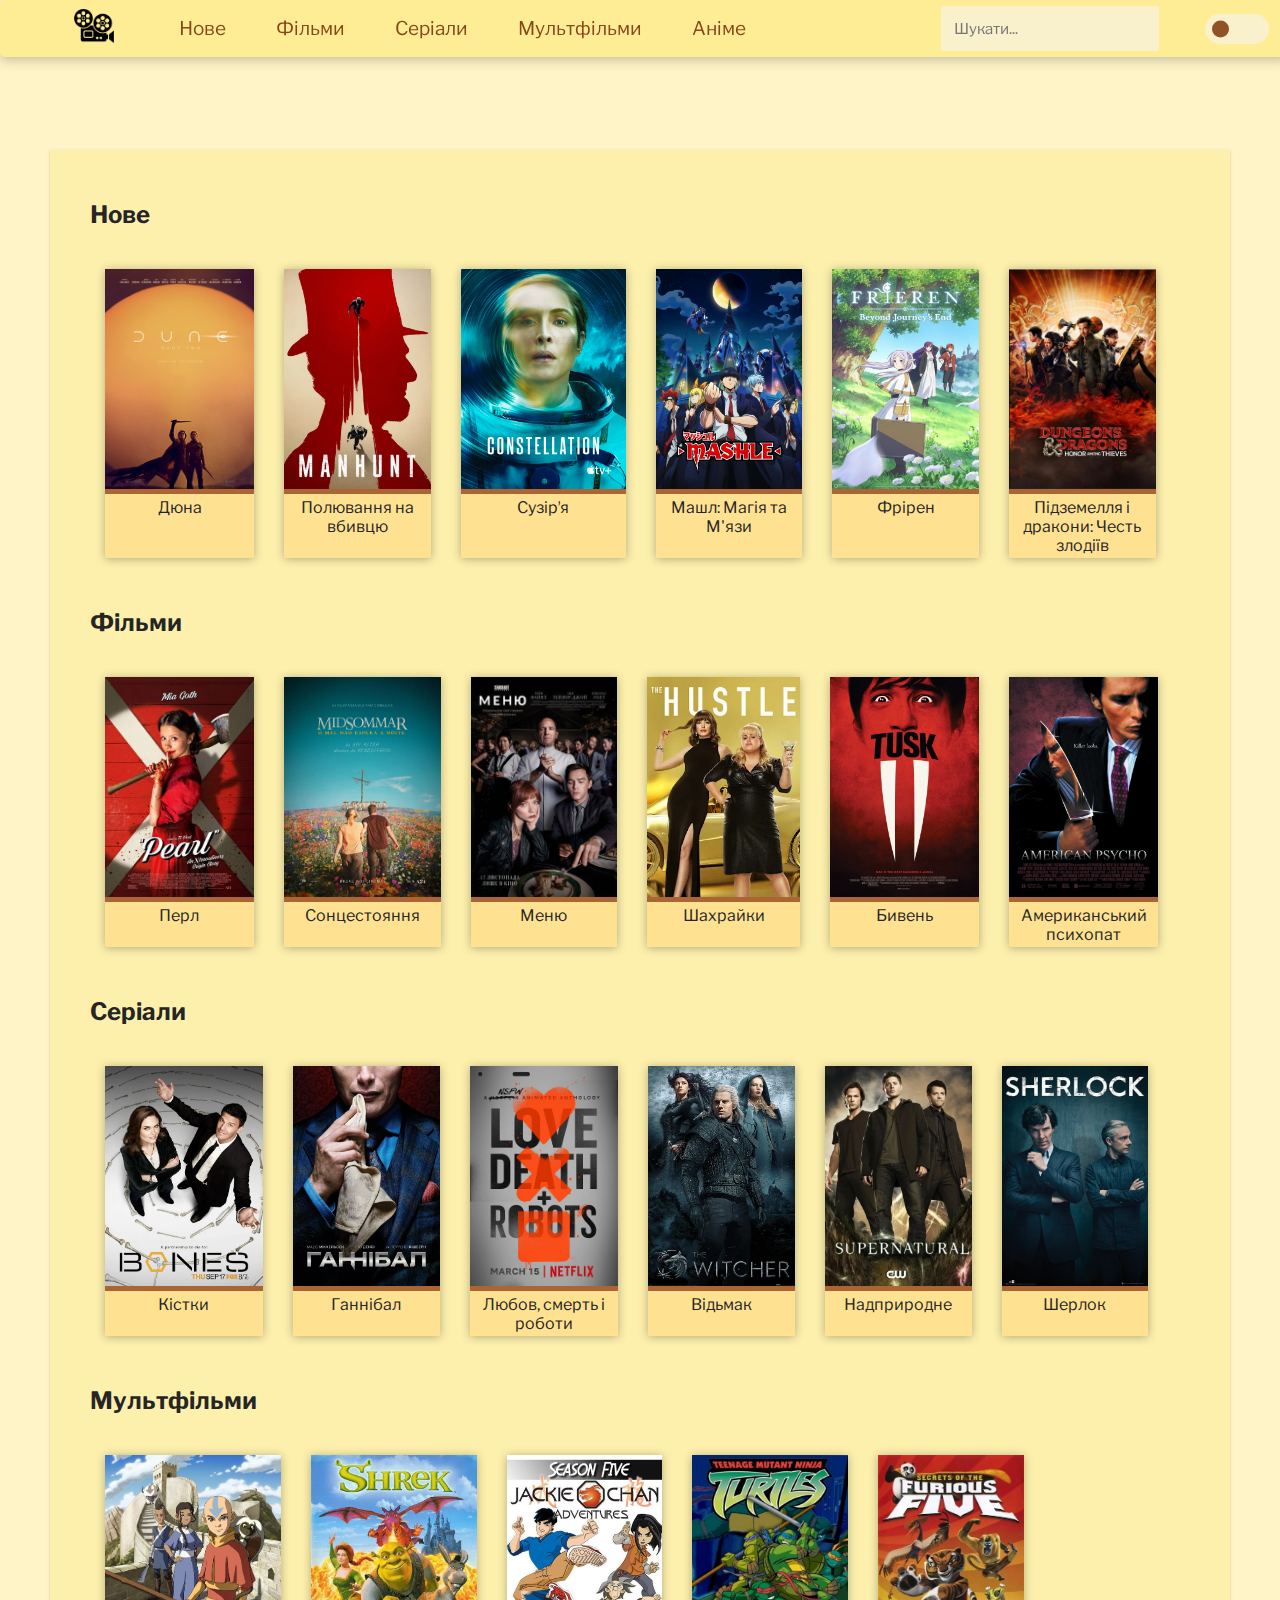
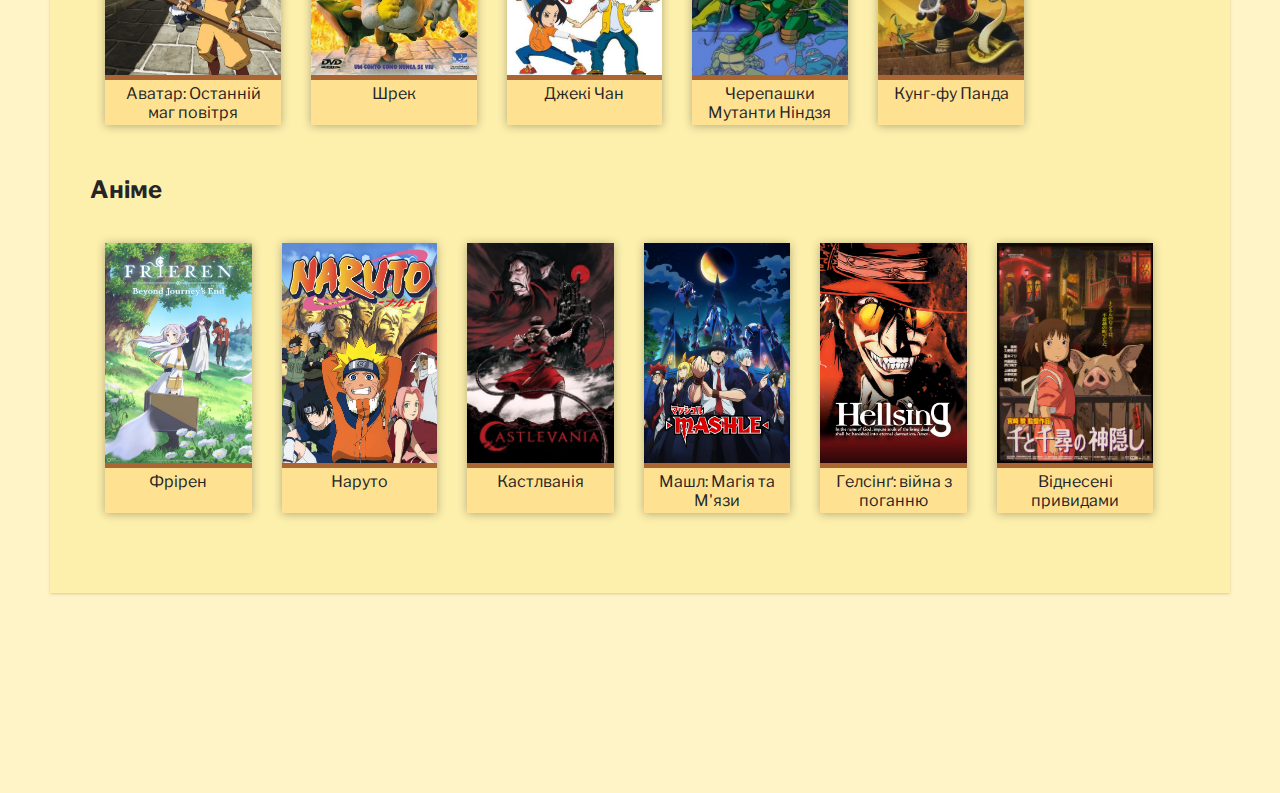
==== commit 98e891ba: "theme switcher functionality added" ====
--- a/index.html
+++ b/index.html
@@ -22,7 +22,6 @@
         <form id="search-form">
             <input type="text" name="search" placeholder="Шукати..." class="search-field" id="search-field">
         </form>
-        
        
         <div class="theme-switcher">
             <input type="checkbox" id="switcher">
@@ -32,6 +31,7 @@
                 ::after
             </label>
         </div>
+
         <a href="account.html" ><img src="account.png"  height="30px" ></a>
     </header>
     <div id="search-results">
@@ -173,6 +173,7 @@
 
     </div>
     <script type="text/javascript" src="search.js"></script>
+    <script type="text/javascript" src="themeSwitcher.js"></script>
 
 </body>
 
--- a/styles.css
+++ b/styles.css
@@ -1,24 +1,174 @@
 @import url('https://fonts.googleapis.com/css2?family=Libre+Franklin:ital,wght@0,100..900;1,100..900&family=Madimi+One&display=swap');
 @import url('https://fonts.googleapis.com/css2?family=Rubik:ital,wght@0,300..900;1,300..900&display=swap');
 
+
+:root {
+    --body-bg-color: #fff4c8;
+    --body-color: #262526;
+
+    --container-bg-color: #fdf0ad;
+    --container-box-shadow-color: #946a004d;
+
+    --header-bg-color: #ffed95;
+    --header-box-shadow-color: #4040404d;
+    --header-a-color: #894719;
+    --header-a-not-first-child-hover-color: #f4ebd3;
+    --header-a-not-first-child-hover-bg-color: #c37945;
+    --header-a-active-color: #b10000;
+
+    --search-field-bg-color: #f9f1cc;
+    --search-field-hover-bg-color: #fdf0b6;
+
+    --search-form-input-bg-color: #f9f1cc;
+    --search-form-input-hover-bg-color:#fbf6e0;
+    --search-form-input-placeholder-color:#767676;
+    --search-form-input-hover-placeholder-color:#767676;
+    --search-form-color:#262526;
+    
+
+    --logo-account-icon-color:0%;
+
+    --figure-bg-color: #ffe291;
+    --figure-hover-bg-color: #c37945;
+    --figure-hover-color: #f4ebd3;
+    --figure-border-color: #aa6533;
+    --figure-box-shadow-color: #0000004d;
+
+    --content-type-bg-color: #ffe291;
+    --content-type-border-color: #aa6533;
+    --content-type-text-color: #262526;
+
+    --theme-switcher-bg-color: #f9f1cc;
+    --theme-switcher-slider-light-theme: #8f5327;
+    --theme-switcher-slider-dark-theme: #198bef;
+
+    /*account page*/
+    --friends-bg-color:#f9f1cc;
+    --user-avatar-border-color:#c48d45;
+    --user-avatar-bg-color:#fff6c7;
+    --acount-description-a-color:#894719;
+    --acount-description-a-hover-color:darkred;
+
+    /*watch page*/
+    --watchPage-head-table-bg-color: #fee49b;
+    --watchPage-head-table-td-border-color: #ac8135;
+    --watchPage-head-table-a-color: #894719;
+    --watchPage-head-table-a-hover-color: darkred;
+
+    --watchPage-poster-img-border-color: #c48d45;
+    --watch-page-description-text-color: #494949;
+
+    --footer-img-bg-color: #ffd093;
+    --footer-img-hover-bg-color: #c37945;
+
+    --button-bg-color: #ffd78e;
+    --button-border-color: #97480f;
+    --button-hover-bg-color: #aa6533;
+    --button-hover-border-color: #8f3900;
+    --button-hover-color: #f9f1cc;
+    --button-active-bg-color: #c5885c;
+
+    --comment-form-bg-color: #ffed95;
+
+    --form-input-border-color: #aa6533;
+    --form-add-commentary-btn-bg-color: #aa6533;
+    --form-add-commentary-btn-text-color:white;
+    --form-add-commentary-btn-hover-bg-color: #884e24;
+}
+
+[data-theme="dark"]{
+    --body-bg-color: #070f16;
+    --body-color: #e9e9e9;
+
+    --container-bg-color: #102233;
+    --container-box-shadow-color: #150f004d;
+
+    --header-bg-color: #253b4f;
+    --header-box-shadow-color: #4040404d;
+    --header-a-color: #d7d5d3;
+    --header-a-not-first-child-hover-color: #f7f7f7;
+    --header-a-not-first-child-hover-bg-color: #4c71a0;
+
+    --search-form-input-bg-color: #182939;
+    --search-form-input-hover-bg-color:#8ea3bd;
+    --search-form-input-hover-placeholder-color:#ffffff;
+    --search-form-input-placeholder-color:#cbcbcb;
+    --search-form-color:white;
+    
+    --logo-account-icon-color:90%;
+
+    --figure-bg-color: #4c71a0  ;
+    --figure-hover-bg-color: #111c2c;
+    --figure-hover-color: #ffffff;
+    --figure-border-color: #c4e0e4;
+    --figure-box-shadow-color: #6666664d;
+
+    --content-type-bg-color: #5e8cc9;
+    --content-type-border-color: #ffffff;
+    --content-type-text-color: #000000;
+
+    --theme-switcher-bg-color: #3b5975;
+    --theme-switcher-slider-light-theme: #8f5327;
+    --theme-switcher-slider-dark-theme: #a9d7ff;
+
+    /*account page*/
+    --friends-bg-color:#182939;
+    --user-avatar-border-color:#4c71a0;
+    --user-avatar-bg-color:#a9d7ff;
+    --acount-description-a-color:#8d8d8d;
+    --acount-description-a-hover-color:#a9d7ff;
+
+    /*watch page*/
+    --watchPage-head-table-bg-color: #253b4f;
+    --watchPage-head-table-td-border-color: #4d7598;
+    --watchPage-head-table-a-color: #d0e9ff;
+    --watchPage-head-table-a-hover-color: #a9d7ff;
+
+    --watchPage-poster-img-border-color: #4d7598;
+    --watch-page-description-text-color: #494949;
+
+    --footer-img-bg-color: #a9d7ff;
+    --footer-img-hover-bg-color: #5e8cc9;
+
+    --button-bg-color: #2b4660;
+    --button-color:white;   
+    --button-border-color: #456d90;
+    --button-hover-bg-color: #5e8cc9;
+    --button-hover-border-color: #7fb9ed;
+    --button-hover-color: white;
+    --button-active-bg-color: #2c4e7b;
+
+
+    --comment-form-bg-color: #253b4f;
+    --comment-input-text-color:#c1c1c1;
+
+    --form-input-border-color: #4d7598;
+    --form-add-commentary-btn-bg-color: #a9d7ff;
+    --form-add-commentary-btn-text-color:#000000;
+    --form-add-commentary-btn-hover-bg-color: #5e8cc9;
+}
+
+
+
 body {
-    background-color: #fff4c8;
-    color: #262526;
+    background-color: var(--body-bg-color);
+    color: var(--body-color);
     font-size: 16px;
     font-family: "Libre Franklin", "Rubik", sans-serif;
     font-weight: normal;
     font-style: normal;
     flex-flow: column;
+    transition: background-color .3s, color .3s;
 }
 
 .container {
-    background-color: #fdf0ad;
+    background-color: var(--container-bg-color);
     margin: 150px auto;
     margin-bottom: 200px;
     border-radius: 1px;
     max-width: 1100px;
     padding: 30px 40px;
-    box-shadow: 0px 1px 3px 0px #946a004d;
+    box-shadow: 0px 1px 3px 0px var(--container-box-shadow-color);
 }
 
 header {
@@ -26,9 +176,9 @@
     left: 0;
     top: 0;
     position: fixed;
-    background-color: #ffed95;
+    background-color: var(--header-bg-color);
     display: flex;
-    box-shadow: 0 3px 12px 0 #4040404d;
+    box-shadow: 0 3px 12px 0 var(--header-box-shadow-color);
     border-radius: 5px;
     padding: 0px 4px;
     z-index: 2;
@@ -41,7 +191,7 @@
 
 header a {
     height: 57px;
-    color: #894719;
+    color: var(--header-a-color);
     text-decoration: none;
     font-size: 19px;
     padding: 0px 25px;
@@ -50,27 +200,27 @@
 }
 
 header a:not(:first-child):hover {
-    color: #f4ebd3;
-    background-color: #c37945;
+    color: var(--header-a-not-first-child-hover-color);
+    background-color: var(--header-a-not-first-child-hover-bg-color);
     transition: background-color .4s;
 
 }
+header a:last-child img{
+    filter:invert(var(--logo-account-icon-color))
+}
+
 .header-gap {
     width: 150px;
     height: 30px;
     margin-right: 20px;
 }
-header a:active {
-    color: #b10000;
-}
 
 .search-field {
     margin: 6px;
-    border-color: #aa6533;
     border-radius: 2px;
     border-width: 0px;
     height: 27px;
-    background-color: #f9f1cc;
+    background-color: var(--search-field-bg-color);
     display: flex;
     font-family: inherit;
     font-size: 15px;
@@ -78,15 +228,15 @@
     margin-left: 170px;
     outline: none;
 }
-#search-form input{
+
+#search-form input {
     max-width: fit-content;
     margin: 6px;
-    border-color: #aa6533;
     border-radius: 2px;
     border-width: 0px;
     height: 27px;
-    background-color: #f9f1cc;
-    color: #262526;
+    background-color: var(--search-form-input-bg-color);
+    color: var(--search-form-color);
     display: flex;
     font-family: inherit;
     font-size: 15px;
@@ -94,8 +244,14 @@
     margin-left: 170px;
     outline: none;
 }
-#search-form input:hover{
-    background-color: #fdf0b6;
+#search-form input::placeholder{
+    color:var(--search-form-input-placeholder-color);
+}
+#search-form input:hover::placeholder{
+    color:var(--search-form-input-hover-placeholder-color);
+}
+#search-form input:hover {
+    background-color: var(--search-form-input-hover-bg-color);
 }
 
 
@@ -120,6 +276,7 @@
     max-width: 40px;
     max-height: 50px;
     margin-left: 70px;
+    filter:invert(var(--logo-account-icon-color))
 }
 
 
@@ -132,7 +289,7 @@
 
 .theme-switcher input:checked+label>span {
     left: calc(100% - 23px);
-    background-color: #198bef;
+    background-color: var(--theme-switcher-slider-dark-theme);
 }
 
 .theme-switcher {
@@ -149,7 +306,7 @@
     height: 26px;
     width: 60px;
     border-radius: 50px;
-    background-color: #f9f1cc;
+    background-color: var(--theme-switcher-bg-color);
     transition: background-color .5s;
     border: 2px solid transparent;
     overflow: hidden;
@@ -167,7 +324,7 @@
     top: 50%;
     left: 5px;
     transform: translateY(-50%);
-    background-color: #8f5327;
+    background-color: var(--theme-switcher-slider-light-theme);
     transition: .5s;
 }
 
@@ -189,10 +346,6 @@
     transform: scale(.9);
 }
 
-.theme-switcher input:not(:checked)+label:after {
-    transform: rotate(0) scale(1.2);
-}
-
 .theme-switcher label:after {
     right: 7px;
 }
@@ -210,21 +363,6 @@
     transform: scale(.9);
 }
 
-.friends {
-    width: 100px;
-    align-items: center;
-    padding: 4px 8px;
-    padding-left: 8px;
-    border-radius: 8px;
-    margin-left: 500px;
-    background-color: #f9f1cc;
-    height: min-content;
-}
-
-ul {
-    padding-left: 25px;
-}
-
 
 
 .justfield {
@@ -238,30 +376,30 @@
     width: min-content;
     text-wrap: wrap;
     margin: 20px 15px;
-    background-color: #ffe291;
+    background-color: var(--figure-bg-color);
     transition: background-color .5s;
     border-radius: 1px;
-    box-shadow: 0 1px 10px 0 #0000004d;
-    
+    box-shadow: 0 1px 10px 0 var( --figure-box-shadow-color);
+
 }
 
 figure:hover {
-    background-color: #c37945;
-    color: #f4ebd3;
+    background-color: var(--figure-hover-bg-color);
+    color: var(--figure-hover-color);
     transition: background-color .5s;
 }
 
 figure img {
     width: auto;
     height: 220px;
-    border-bottom: 5px solid #aa6533;
+    border-bottom: 5px solid var( --figure-border-color);
     user-select: none;
 }
 
 figure a {
     width: auto;
     height: auto;
-    
+
 }
 
 figcaption {
@@ -284,228 +422,17 @@
     margin: 30px 20px;
     padding: 10px;
     border-radius: 2px;
-    background-color: #ffe291;
-    border-top: 5px solid #aa6533;
-}
-
-.user-avatar {
-    border: 2px solid #c48d45;
-    padding: 10px;
-    border-radius: 5px;
-    background-color: #fff6c7;
-}
-
-
-.watchPage-head {
-    display: flex;
-    margin-bottom: 50px;
-    margin-top: 20px;
-}
-
-.watchPage-head-table {
-    max-width: 780px;
-    text-wrap: wrap;
-    font-size: 14px;
-    background-color: #fee49b;
-    border-collapse: collapse;
-}
-
-.watchPage-head-table td {
-    padding: 12px 10px;
-    border-bottom: 1px solid #ac8135;
-}
-
-.watchPage-head-text {
-    margin-left: 40px;
-}
-
-.watchPage-head-table td:nth-child(1) {
-    text-wrap: nowrap;
-}
-
-.watchPage-head-table a {
-    color: #894719;
-    text-decoration: none;
-}
-
-.watchPage-head-table a:hover {
-    color: darkred;
-    text-decoration: underline;
-}
-
-.watchPage-poster>img {
-    border: 2px solid #c48d45;
-    border-radius: 3px;
-}
-
-.watchPage-poster {
-    margin-bottom: 0px;
-}
-
-.watch-page-description {
-    margin: 0px 30px;
-    margin-bottom: 40px;
-    text-align: justify;
-    word-spacing: 0.3em;
-}
-
-.watch-page-description p {
-    color: #494949;
-}
-
-footer {
-    text-align: center;
-}
-
-footer img {
-    padding: 7px 40px;
-    background-color: #ffd093;
-    transition: .5s;
-    word-spacing: 60px;
-}
-
-footer img:hover {
-    background-color: #c37945;
-    transition: .5s;
-}
-
-
-
-
-.account-info {
-    display: flex;
-    margin-bottom: 100px;
-}
-
-.account-description {
-    margin-left: 20px;
-}
-
-.account-description a {
-    color: #894719;
-    text-decoration: none;
-    font-size: 14px;
-}
-
-.account-description a:hover {
-    color: darkred;
-    text-decoration: underline;
-}
-
-fieldset {
+    background-color: var(--content-type-bg-color);
+    border-top: 5px solid var(--content-type-border-color);
+}
+
+form input {
+    border: none;
+    padding: 9px 13px;
+}
+
+/* fieldset {
     width: max-content;
     height: max-content;
 }
-
-video {
-    margin-left: 130px;
-    margin-bottom: 20px;
-    width: 800px;
-    border-radius: 4px;
-    z-index: 1;
-}
-
-.playlist {
-    margin-left: 145px;
-    margin-bottom: 100px;
-    width: 800px;
-    display: flex;
-    flex-wrap: wrap;
-
-}
-
-button {
-    margin: 1.5px;
-    width: 80px;
-    height: 30px;
-    background-color: #ffd78e;
-    border-color: #97480f;
-    border-style: solid;
-    border-width: 0.5px;
-    border-radius: 1px;
-
-}
-
-button:hover {
-    background-color: #aa6533;
-    border-color: #8f3900;
-    color: #f9f1cc;
-    transition: background-color .2s;
-    cursor: pointer;
-}
-
-button:active {
-    background-color: #c5885c;
-    transition: 0s;
-}
-
-.playlist-seasons {
-    margin-left: 145px;
-    margin-bottom: 10px;
-}
-
-.playlist-seasons button {
-    margin: 0.1px;
-    border-radius: 0px;
-
-}
-
-.comment-form {
-    width: 900px;
-    margin-left: 70px;
-    padding: 20px;
-    background-color: #ffed95;
-}
-
-.comment-form h3 {
-    margin-top: 0px;
-    margin-bottom: 40px;
-}
-
-form {
-    display: block;
-}
-
-.row {
-    display: flex;
-    width: 100%;
-    margin-bottom: 20px;
-}
-
-.row input:first-child {
-    margin-right: 30px;
-}
-
-.row input:last-child {
-    margin-right: 0px;
-}
-
-form input:nth-child(-n+2) {
-    background-color: transparent;
-    outline: transparent;
-    border: 0px solid #aa6533;
-    border-bottom-width: 1px;
-    width: 100%;
-    padding: 7px 0px;
-    padding-left: 3px;
-    font-family: inherit;
-    font-size: 14px;
-}
-
-form>input:nth-child(2) {
-    margin-bottom: 20px;
-}
-
-form>input:last-child {
-    border: none;
-    padding: 9px 13px;
-    font-size: 14px;
-    font-family: inherit;
-    background-color: #aa6533;
-    color: white;
-}
-
-form>input:last-child:hover {
-    background-color: #884e24;
-    cursor: pointer;
-}+ */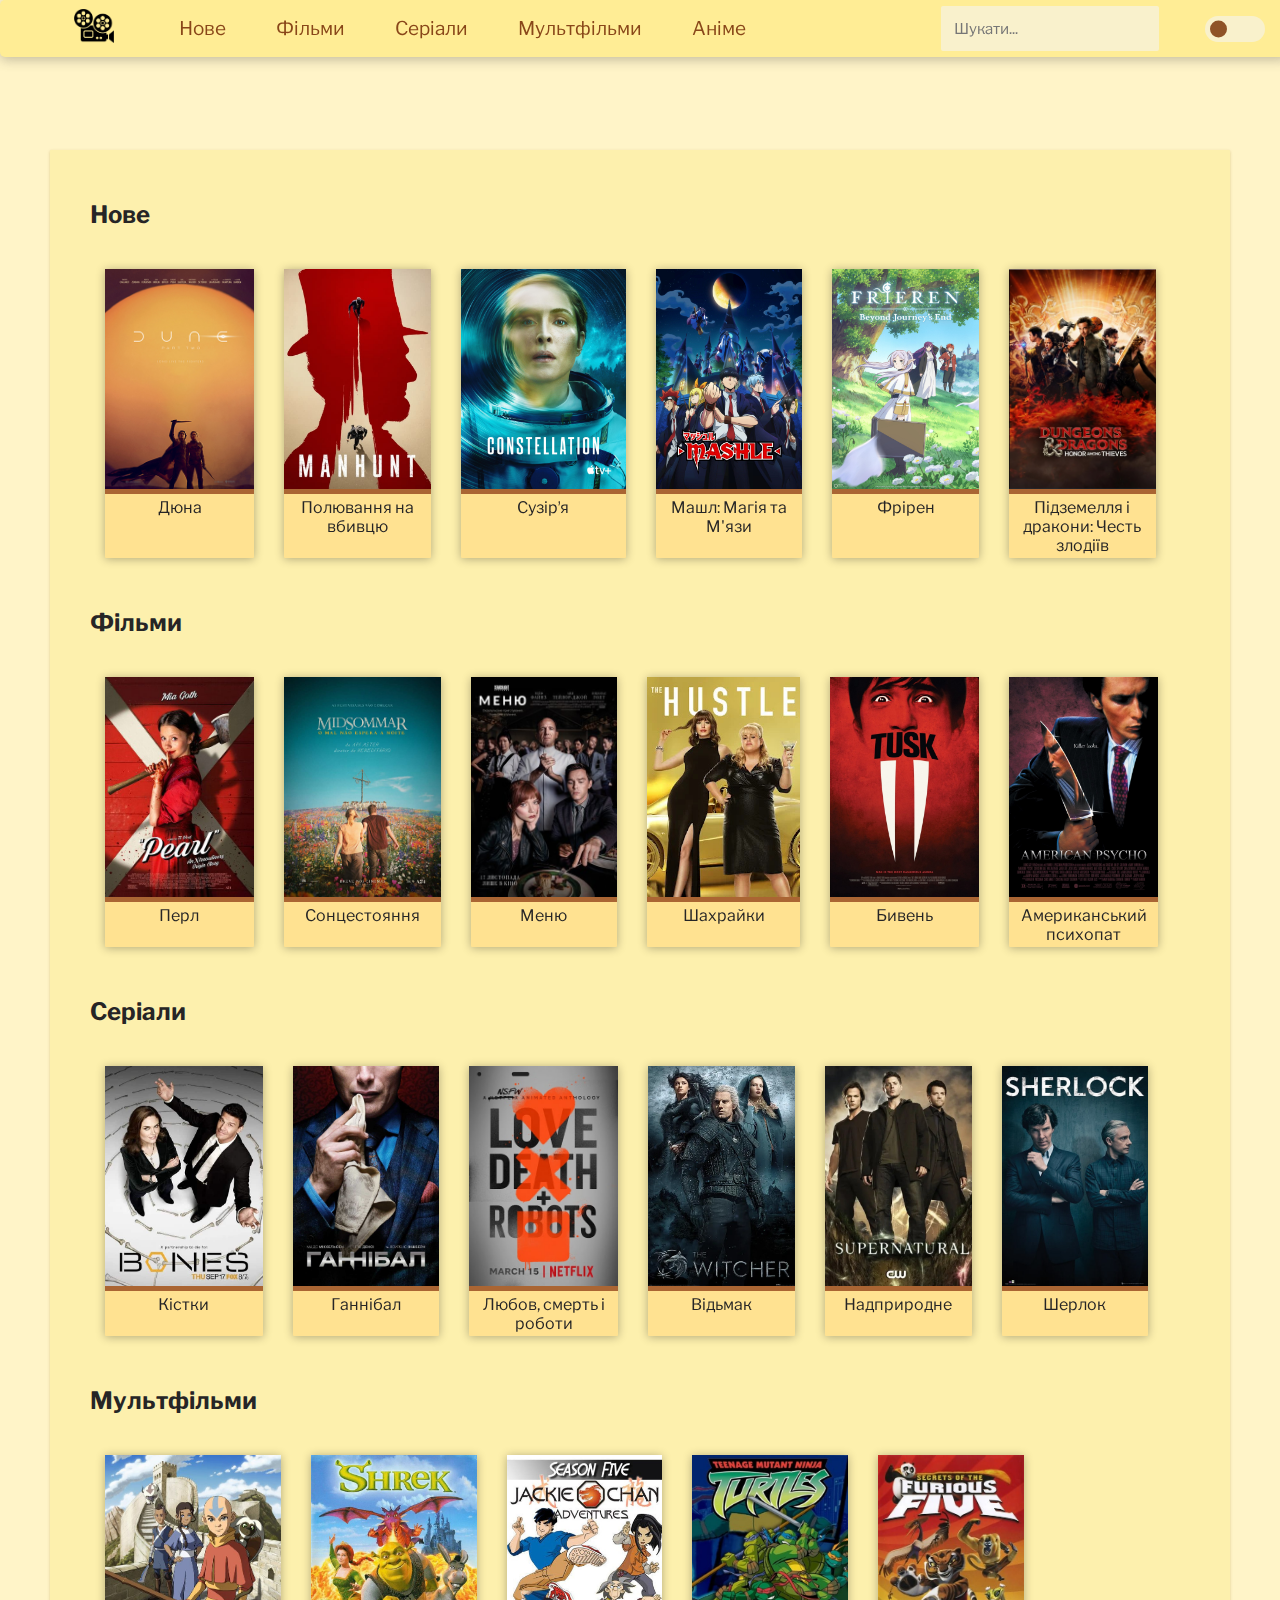
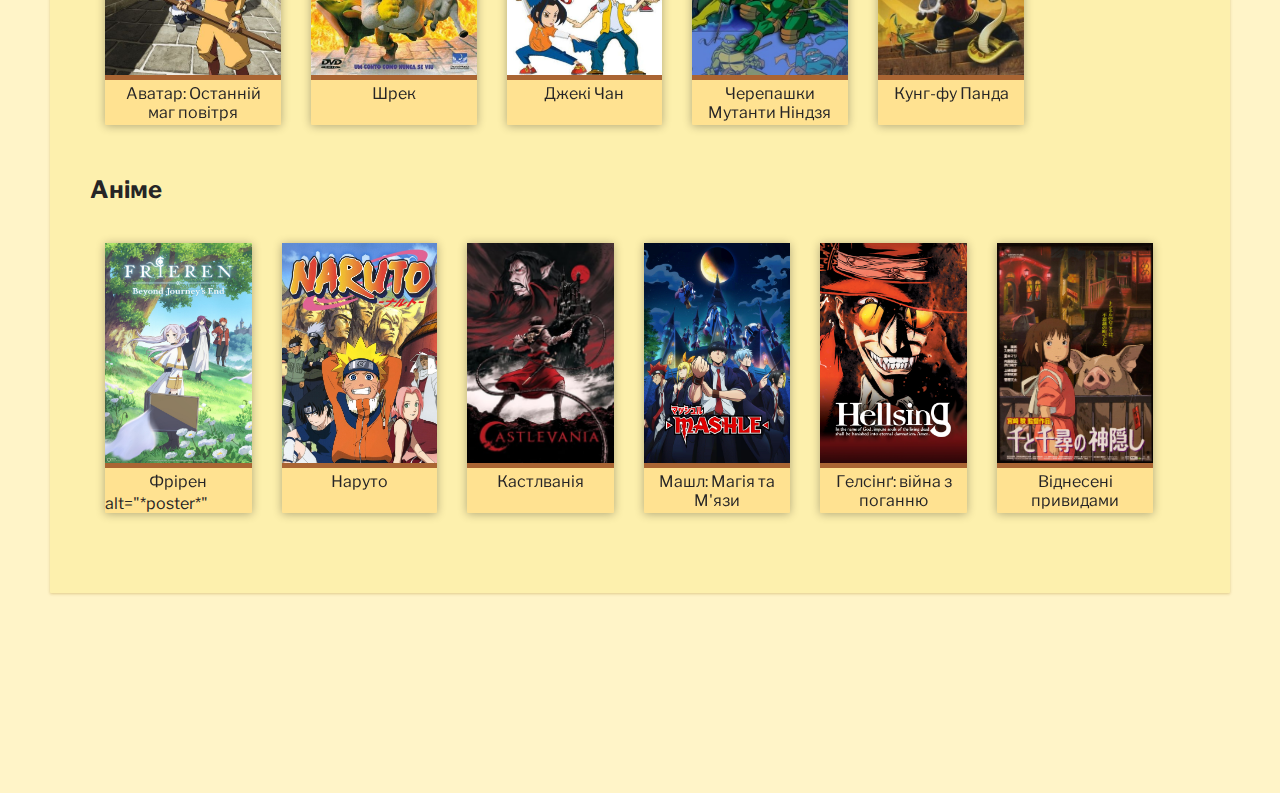
==== commit 9b518ddd: "AWD and parallax" ====
--- a/index.html
+++ b/index.html
@@ -32,7 +32,7 @@
             </label>
         </div>
 
-        <a href="account.html" ><img src="account.png"  height="30px" ></a>
+        <a href="registration.html" ><img src="account.png"  height="30px" alt="*account page image*"></a>
     </header>
     <div id="search-results">
         
@@ -40,104 +40,104 @@
     <div class="container">
         <h2>Нове</h2>
         <div class="content-type">
-            <figure><a href="WatchPage.html"><img src="Films/Dune/poster.jpg"></a>
+            <figure><a href="WatchPage.html"><img src="Films/Dune/poster.jpg" alt="*poster*"></a>
                 <figcaption>Дюна</figcaption>
             </figure>
 
-            <figure><a href="WatchPage.html"><img src="Series/Manhunt/poster.jpg"></a>
+            <figure><a href="WatchPage.html"><img src="Series/Manhunt/poster.jpg" alt="*poster*"></a>
                 <figcaption>Полювання на вбивцю</figcaption>
             </figure>
 
-            <figure><a href="WatchPage.html"><img src="Series/Constellation/poster.jpg"></a>
+            <figure><a href="WatchPage.html"><img src="Series/Constellation/poster.jpg" alt="*poster*"></a>
                 <figcaption>Сузірʼя</figcaption>
             </figure>
 
-            <figure><a href="WatchPage.html"><img src="Anime/Mashl/poster.jpg   "></a>
+            <figure><a href="WatchPage.html"><img src="Anime/Mashl/poster.jpg" alt="*poster*"></a>
                 <figcaption>Машл: Магія та М'язи</figcaption>
             </figure>
 
-            <figure><a href="WatchPage.html"><img src="Anime/Frieren/poster.jpg"></a>
+            <figure><a href="WatchPage.html"><img src="Anime/Frieren/poster.jpg" alt="*poster*"></a>
                 <figcaption>Фрірен</figcaption>
             </figure>
 
-            <figure><a href="WatchPage.html"><img src="Films/D&D/poster.jpg"></a>
+            <figure><a href="WatchPage.html"><img src="Films/D&D/poster.jpg" alt="*poster*"></a>
                 <figcaption>Підземелля і дракони: Честь злодіїв</figcaption>
             </figure>
         </div>
         <h2>Фільми</h2>
 
         <div class="content-type">
-            <figure><a href="WatchPage.html"><img src="Films/Pearl/poster.jpg"></a>
+            <figure><a href="WatchPage.html"><img src="Films/Pearl/poster.jpg" alt="*poster*"></a>
                 <figcaption>Перл</figcaption>
             </figure>
 
-            <figure><a href="WatchPage.html"><img src="Films/Midsommer/poster.jpg"></a>
+            <figure><a href="WatchPage.html"><img src="Films/Midsommer/poster.jpg" alt="*poster*"></a>
                 <figcaption>Сонцестояння</figcaption>
             </figure>
 
-            <figure><a href="WatchPage.html"><img src="Films/Menu/poster.jpg"></a>
+            <figure><a href="WatchPage.html"><img src="Films/Menu/poster.jpg" alt="*poster*"></a>
                 <figcaption>Меню</figcaption>
             </figure>
 
-            <figure><a href="WatchPage.html"><img src="Films/Hustle/poster.jpg"></a>
+            <figure><a href="WatchPage.html"><img src="Films/Hustle/poster.jpg" alt="*poster*"></a>
                 <figcaption>Шахрайки</figcaption>
             </figure>
 
-            <figure><a href="WatchPage.html"><img src="Films/Tusk/poster.jpg"></a>
+            <figure><a href="WatchPage.html"><img src="Films/Tusk/poster.jpg" alt="*poster*"></a>
                 <figcaption>Бивень</figcaption>
             </figure>
 
-            <figure><a href="WatchPage.html"><img src="Films/American Psycho/poster.jpg"></a>
+            <figure><a href="WatchPage.html"><img src="Films/American Psycho/poster.jpg" alt="*poster*"></a>
                 <figcaption>Американський психопат</figcaption>
             </figure>
         </div>
 
         <h2>Серіали</h2>
         <div class="content-type">
-            <figure><a href="WatchPage.html"><img src="Series/Bones/poster.jpg"></a>
+            <figure><a href="WatchPage.html"><img src="Series/Bones/poster.jpg" alt="*poster*"></a>
                 <figcaption>Кістки</figcaption>
             </figure>
 
-            <figure><a href="WatchPage.html"><img src="Series/Hannibal/poster.jpg"></a>
+            <figure><a href="WatchPage.html"><img src="Series/Hannibal/poster.jpg" alt="*poster*"></a>
                 <figcaption>Ганнібал</figcaption>
             </figure>
 
-            <figure><a href="WatchPage.html"><img src="Series/LD&R/poster.jpg"></a>
+            <figure><a href="WatchPage.html"><img src="Series/LD&R/poster.jpg" alt="*poster*"></a>
                 <figcaption>Любов, смерть і роботи</figcaption>
             </figure>
 
-            <figure><a href="WatchPage.html"><img src="Series/Witcher/poster.jpg"></a>
+            <figure><a href="WatchPage.html"><img src="Series/Witcher/poster.jpg" alt="*poster*"></a>
                 <figcaption>Відьмак</figcaption>
             </figure>
 
-            <figure><a href="WatchPage.html"><img src="Series/Supernatural/poster.jpg"></a>
+            <figure><a href="WatchPage.html"><img src="Series/Supernatural/poster.jpg" alt="*poster*"></a>
                 <figcaption>Надприродне</figcaption>
             </figure>
 
-            <figure><a href="WatchPage.html"><img src="Series/Sherlock/poster.jpg"></a>
+            <figure><a href="WatchPage.html"><img src="Series/Sherlock/poster.jpg" alt="*poster*"></a>
                 <figcaption>Шерлок</figcaption>
             </figure>
         </div>
 
         <h2>Мультфільми</h2>
         <div class="content-type">
-            <figure><a href="WatchPage.html"><img src="Cartoons\ATLA\poster.jpg"></a>
+            <figure><a href="WatchPage.html"><img src="Cartoons\ATLA\poster.jpg" alt="*poster*"></a>
                 <figcaption>Аватар: Останній маг повітря</figcaption>
             </figure>
 
-            <figure><a href="WatchPage.html"><img src="Cartoons\Shrek\poster.jpg"></a>
+            <figure><a href="WatchPage.html"><img src="Cartoons\Shrek\poster.jpg" alt="*poster*"></a>
                 <figcaption>Шрек</figcaption>
             </figure>
 
-            <figure><a href="WatchPage.html"><img src="Cartoons\JackieChan\poster.jpg"></a>
+            <figure><a href="WatchPage.html"><img src="Cartoons\JackieChan\poster.jpg" alt="*poster*"></a>
                 <figcaption>Джекі Чан</figcaption>
             </figure>
 
-            <figure><a href="WatchPage.html"><img src="Cartoons/TMNT/poster.jpg"></a>
+            <figure><a href="WatchPage.html"><img src="Cartoons/TMNT/poster.jpg" alt="*poster*"></a>
                 <figcaption>Черепашки Мутанти Ніндзя</figcaption>
             </figure>
 
-            <figure><a href="WatchPage.html"><img src="Cartoons/Kung-Fu Panda/poster.jpg"></a>
+            <figure><a href="WatchPage.html"><img src="Cartoons/Kung-Fu Panda/poster.jpg" alt="*poster*"></a>
                 <figcaption>Кунг-фу Панда</figcaption>
             </figure>
 
@@ -145,27 +145,27 @@
 
         <h2>Аніме</h2>
         <div class="content-type">
-            <figure><a href="WatchPage.html"><img src="Anime/Frieren/poster.jpg"></a>
-                <figcaption>Фрірен</figcaption>
+            <figure><a href="WatchPage.html"><img src="Anime/Frieren/poster.jpg" alt="*poster*"></a>
+                <figcaption>Фрірен</figcaption> alt="*poster*"
             </figure>
 
-            <figure><a href="WatchPage.html"><img src="Anime/Naruto/poster.jpg"></a>
+            <figure><a href="WatchPage.html"><img src="Anime/Naruto/poster.jpg" alt="*poster*"></a>
                 <figcaption>Наруто</figcaption>
             </figure>
 
-            <figure><a href="WatchPage.html"><img src="Anime/Castlevania/poster.jpg"></a>
+            <figure><a href="WatchPage.html"><img src="Anime/Castlevania/poster.jpg" alt="*poster*"></a>
                 <figcaption>Кастлванія</figcaption>
             </figure>
 
-            <figure><a href="WatchPage.html"><img src="Anime/Mashl/poster.jpg"></a>
+            <figure><a href="WatchPage.html"><img src="Anime/Mashl/poster.jpg" alt="*poster*"></a>
                 <figcaption>Машл: Магія та М'язи</figcaption>
             </figure>
 
-            <figure><a href="WatchPage.html"><img src="Anime/Hellsing/poster.jpg"></a>
+            <figure><a href="WatchPage.html"><img src="Anime/Hellsing/poster.jpg" alt="*poster*"></a>
                 <figcaption>Гелсінґ: війна з поганню</figcaption>
             </figure>
 
-            <figure><a href="WatchPage.html"><img src="Anime/Spirited Away/poster.jpg"></a>
+            <figure><a href="WatchPage.html"><img src="Anime/Spirited Away/poster.jpg" alt="*poster*"></a>
                 <figcaption>Віднесені привидами</figcaption>
             </figure>
 
--- a/styles.css
+++ b/styles.css
@@ -1,438 +1,606 @@
-@import url('https://fonts.googleapis.com/css2?family=Libre+Franklin:ital,wght@0,100..900;1,100..900&family=Madimi+One&display=swap');
-@import url('https://fonts.googleapis.com/css2?family=Rubik:ital,wght@0,300..900;1,300..900&display=swap');
-
-
-:root {
-    --body-bg-color: #fff4c8;
-    --body-color: #262526;
-
-    --container-bg-color: #fdf0ad;
-    --container-box-shadow-color: #946a004d;
-
-    --header-bg-color: #ffed95;
-    --header-box-shadow-color: #4040404d;
-    --header-a-color: #894719;
-    --header-a-not-first-child-hover-color: #f4ebd3;
-    --header-a-not-first-child-hover-bg-color: #c37945;
-    --header-a-active-color: #b10000;
-
-    --search-field-bg-color: #f9f1cc;
-    --search-field-hover-bg-color: #fdf0b6;
-
-    --search-form-input-bg-color: #f9f1cc;
-    --search-form-input-hover-bg-color:#fbf6e0;
-    --search-form-input-placeholder-color:#767676;
-    --search-form-input-hover-placeholder-color:#767676;
-    --search-form-color:#262526;
-    
-
-    --logo-account-icon-color:0%;
-
-    --figure-bg-color: #ffe291;
-    --figure-hover-bg-color: #c37945;
-    --figure-hover-color: #f4ebd3;
-    --figure-border-color: #aa6533;
-    --figure-box-shadow-color: #0000004d;
-
-    --content-type-bg-color: #ffe291;
-    --content-type-border-color: #aa6533;
-    --content-type-text-color: #262526;
-
-    --theme-switcher-bg-color: #f9f1cc;
-    --theme-switcher-slider-light-theme: #8f5327;
-    --theme-switcher-slider-dark-theme: #198bef;
-
-    /*account page*/
-    --friends-bg-color:#f9f1cc;
-    --user-avatar-border-color:#c48d45;
-    --user-avatar-bg-color:#fff6c7;
-    --acount-description-a-color:#894719;
-    --acount-description-a-hover-color:darkred;
-
-    /*watch page*/
-    --watchPage-head-table-bg-color: #fee49b;
-    --watchPage-head-table-td-border-color: #ac8135;
-    --watchPage-head-table-a-color: #894719;
-    --watchPage-head-table-a-hover-color: darkred;
-
-    --watchPage-poster-img-border-color: #c48d45;
-    --watch-page-description-text-color: #494949;
-
-    --footer-img-bg-color: #ffd093;
-    --footer-img-hover-bg-color: #c37945;
-
-    --button-bg-color: #ffd78e;
-    --button-border-color: #97480f;
-    --button-hover-bg-color: #aa6533;
-    --button-hover-border-color: #8f3900;
-    --button-hover-color: #f9f1cc;
-    --button-active-bg-color: #c5885c;
-
-    --comment-form-bg-color: #ffed95;
-
-    --form-input-border-color: #aa6533;
-    --form-add-commentary-btn-bg-color: #aa6533;
-    --form-add-commentary-btn-text-color:white;
-    --form-add-commentary-btn-hover-bg-color: #884e24;
-}
-
-[data-theme="dark"]{
-    --body-bg-color: #070f16;
-    --body-color: #e9e9e9;
-
-    --container-bg-color: #102233;
-    --container-box-shadow-color: #150f004d;
-
-    --header-bg-color: #253b4f;
-    --header-box-shadow-color: #4040404d;
-    --header-a-color: #d7d5d3;
-    --header-a-not-first-child-hover-color: #f7f7f7;
-    --header-a-not-first-child-hover-bg-color: #4c71a0;
-
-    --search-form-input-bg-color: #182939;
-    --search-form-input-hover-bg-color:#8ea3bd;
-    --search-form-input-hover-placeholder-color:#ffffff;
-    --search-form-input-placeholder-color:#cbcbcb;
-    --search-form-color:white;
-    
-    --logo-account-icon-color:90%;
-
-    --figure-bg-color: #4c71a0  ;
-    --figure-hover-bg-color: #111c2c;
-    --figure-hover-color: #ffffff;
-    --figure-border-color: #c4e0e4;
-    --figure-box-shadow-color: #6666664d;
-
-    --content-type-bg-color: #5e8cc9;
-    --content-type-border-color: #ffffff;
-    --content-type-text-color: #000000;
-
-    --theme-switcher-bg-color: #3b5975;
-    --theme-switcher-slider-light-theme: #8f5327;
-    --theme-switcher-slider-dark-theme: #a9d7ff;
-
-    /*account page*/
-    --friends-bg-color:#182939;
-    --user-avatar-border-color:#4c71a0;
-    --user-avatar-bg-color:#a9d7ff;
-    --acount-description-a-color:#8d8d8d;
-    --acount-description-a-hover-color:#a9d7ff;
-
-    /*watch page*/
-    --watchPage-head-table-bg-color: #253b4f;
-    --watchPage-head-table-td-border-color: #4d7598;
-    --watchPage-head-table-a-color: #d0e9ff;
-    --watchPage-head-table-a-hover-color: #a9d7ff;
-
-    --watchPage-poster-img-border-color: #4d7598;
-    --watch-page-description-text-color: #494949;
-
-    --footer-img-bg-color: #a9d7ff;
-    --footer-img-hover-bg-color: #5e8cc9;
-
-    --button-bg-color: #2b4660;
-    --button-color:white;   
-    --button-border-color: #456d90;
-    --button-hover-bg-color: #5e8cc9;
-    --button-hover-border-color: #7fb9ed;
-    --button-hover-color: white;
-    --button-active-bg-color: #2c4e7b;
-
-
-    --comment-form-bg-color: #253b4f;
-    --comment-input-text-color:#c1c1c1;
-
-    --form-input-border-color: #4d7598;
-    --form-add-commentary-btn-bg-color: #a9d7ff;
-    --form-add-commentary-btn-text-color:#000000;
-    --form-add-commentary-btn-hover-bg-color: #5e8cc9;
-}
-
-
-
-body {
-    background-color: var(--body-bg-color);
-    color: var(--body-color);
-    font-size: 16px;
-    font-family: "Libre Franklin", "Rubik", sans-serif;
-    font-weight: normal;
-    font-style: normal;
-    flex-flow: column;
-    transition: background-color .3s, color .3s;
-}
-
-.container {
-    background-color: var(--container-bg-color);
-    margin: 150px auto;
-    margin-bottom: 200px;
-    border-radius: 1px;
-    max-width: 1100px;
-    padding: 30px 40px;
-    box-shadow: 0px 1px 3px 0px var(--container-box-shadow-color);
-}
-
-header {
-    width: 100%;
-    left: 0;
-    top: 0;
-    position: fixed;
-    background-color: var(--header-bg-color);
-    display: flex;
-    box-shadow: 0 3px 12px 0 var(--header-box-shadow-color);
-    border-radius: 5px;
-    padding: 0px 4px;
-    z-index: 2;
-    flex-direction: row;
-    flex-wrap: nowrap;
-    justify-content: space-evenly;
-    align-items: center;
-
-}
-
-header a {
-    height: 57px;
-    color: var(--header-a-color);
-    text-decoration: none;
-    font-size: 19px;
-    padding: 0px 25px;
-    align-content: center;
-
-}
-
-header a:not(:first-child):hover {
-    color: var(--header-a-not-first-child-hover-color);
-    background-color: var(--header-a-not-first-child-hover-bg-color);
-    transition: background-color .4s;
-
-}
-header a:last-child img{
-    filter:invert(var(--logo-account-icon-color))
-}
-
-.header-gap {
-    width: 150px;
-    height: 30px;
-    margin-right: 20px;
-}
-
-.search-field {
-    margin: 6px;
-    border-radius: 2px;
-    border-width: 0px;
-    height: 27px;
-    background-color: var(--search-field-bg-color);
-    display: flex;
-    font-family: inherit;
-    font-size: 15px;
-    line-height: 2em;
-    margin-left: 170px;
-    outline: none;
-}
-
-#search-form input {
-    max-width: fit-content;
-    margin: 6px;
-    border-radius: 2px;
-    border-width: 0px;
-    height: 27px;
-    background-color: var(--search-form-input-bg-color);
-    color: var(--search-form-color);
-    display: flex;
-    font-family: inherit;
-    font-size: 15px;
-    line-height: 2em;
-    margin-left: 170px;
-    outline: none;
-}
-#search-form input::placeholder{
-    color:var(--search-form-input-placeholder-color);
-}
-#search-form input:hover::placeholder{
-    color:var(--search-form-input-hover-placeholder-color);
-}
-#search-form input:hover {
-    background-color: var(--search-form-input-hover-bg-color);
-}
-
-
-
-
-
-@media (max-width:700px) {
-
-    header a:nth-child(7),
-    header a:nth-child(3),
-    header a:nth-child(4),
-    header a:nth-child(5),
-    header a:nth-child(6) {
+    @import url('https://fonts.googleapis.com/css2?family=Libre+Franklin:ital,wght@0,100..900;1,100..900&family=Madimi+One&display=swap');
+    @import url('https://fonts.googleapis.com/css2?family=Rubik:ital,wght@0,300..900;1,300..900&display=swap');
+
+
+    :root {
+        --body-bg-color: #fff4c8;
+        --body-color: #262526;
+
+        --container-bg-color: #fdf0ad;
+        --container-box-shadow-color: #946a004d;
+
+        --header-bg-color: #ffed95;
+        --header-box-shadow-color: #4040404d;
+        --header-a-color: #894719;
+        --header-a-not-first-child-hover-color: #f4ebd3;
+        --header-a-not-first-child-hover-bg-color: #c37945;
+        --header-a-active-color: #b10000;
+
+        --search-field-bg-color: #f9f1cc;
+        --search-field-hover-bg-color: #fdf0b6;
+
+        --search-form-input-bg-color: #f9f1cc;
+        --search-form-input-hover-bg-color: #fbf6e0;
+        --search-form-input-placeholder-color: #767676;
+        --search-form-input-hover-placeholder-color: #767676;
+        --search-form-color: #262526;
+
+
+        --logo-account-icon-color: 0%;
+
+        --figure-bg-color: #ffe291;
+        --figure-hover-bg-color: #c37945;
+        --figure-hover-color: #f4ebd3;
+        --figure-border-color: #aa6533;
+        --figure-box-shadow-color: #0000004d;
+
+        --content-type-bg-color: #ffe291;
+        --content-type-border-color: #aa6533;
+        --content-type-text-color: #262526;
+
+        --theme-switcher-bg-color: #f9f1cc;
+        --theme-switcher-slider-light-theme: #8f5327;
+        --theme-switcher-slider-dark-theme: #198bef;
+
+        /*account page*/
+        --friends-bg-color: #f9f1cc;
+        --user-avatar-border-color: #c48d45;
+        --user-avatar-bg-color: #fff6c7;
+        --acount-description-a-color: #894719;
+        --acount-description-a-hover-color: darkred;
+
+        /*watch page*/
+        --watchPage-head-table-bg-color: #fee49b;
+        --watchPage-head-table-td-border-color: #ac8135;
+        --watchPage-head-table-a-color: #894719;
+        --watchPage-head-table-a-hover-color: darkred;
+
+        --watchPage-poster-img-border-color: #c48d45;
+        --watch-page-description-text-color: #494949;
+
+        --footer-img-bg-color: #ffd093;
+        --footer-img-hover-bg-color: #c37945;
+
+        --button-bg-color: #ffd78e;
+        --button-border-color: #97480f;
+        --button-hover-bg-color: #aa6533;
+        --button-hover-border-color: #8f3900;
+        --button-hover-color: #f9f1cc;
+        --button-active-bg-color: #c5885c;
+
+        --comment-form-bg-color: #ffed95;
+
+        --form-input-border-color: #aa6533;
+        --form-add-commentary-btn-bg-color: #aa6533;
+        --form-add-commentary-btn-text-color: white;
+        --form-add-commentary-btn-hover-bg-color: #884e24;
+    }
+
+    [data-theme="dark"] {
+        --body-bg-color: #070f16;
+        --body-color: #e9e9e9;
+
+        --container-bg-color: #102233;
+        --container-box-shadow-color: #150f004d;
+
+        --header-bg-color: #253b4f;
+        --header-box-shadow-color: #4040404d;
+        --header-a-color: #d7d5d3;
+        --header-a-not-first-child-hover-color: #f7f7f7;
+        --header-a-not-first-child-hover-bg-color: #4c71a0;
+
+        --search-form-input-bg-color: #182939;
+        --search-form-input-hover-bg-color: #8ea3bd;
+        --search-form-input-hover-placeholder-color: #ffffff;
+        --search-form-input-placeholder-color: #cbcbcb;
+        --search-form-color: white;
+
+        --logo-account-icon-color: 90%;
+
+        --figure-bg-color: #4c71a0;
+        --figure-hover-bg-color: #111c2c;
+        --figure-hover-color: #ffffff;
+        --figure-border-color: #c4e0e4;
+        --figure-box-shadow-color: #6666664d;
+
+        --content-type-bg-color: #5e8cc9;
+        --content-type-border-color: #ffffff;
+        --content-type-text-color: #000000;
+
+        --theme-switcher-bg-color: #3b5975;
+        --theme-switcher-slider-light-theme: #8f5327;
+        --theme-switcher-slider-dark-theme: #a9d7ff;
+
+        /*account page*/
+        --friends-bg-color: #182939;
+        --user-avatar-border-color: #4c71a0;
+        --user-avatar-bg-color: #a9d7ff;
+        --acount-description-a-color: #8d8d8d;
+        --acount-description-a-hover-color: #a9d7ff;
+
+        /*watch page*/
+        --watchPage-head-table-bg-color: #253b4f;
+        --watchPage-head-table-td-border-color: #4d7598;
+        --watchPage-head-table-a-color: #d0e9ff;
+        --watchPage-head-table-a-hover-color: #a9d7ff;
+
+        --watchPage-poster-img-border-color: #4d7598;
+        --watch-page-description-text-color: #494949;
+
+        --footer-img-bg-color: #a9d7ff;
+        --footer-img-hover-bg-color: #5e8cc9;
+
+        --button-bg-color: #2b4660;
+        --button-color: white;
+        --button-border-color: #456d90;
+        --button-hover-bg-color: #5e8cc9;
+        --button-hover-border-color: #7fb9ed;
+        --button-hover-color: white;
+        --button-active-bg-color: #2c4e7b;
+
+
+        --comment-form-bg-color: #253b4f;
+        --comment-input-text-color: #c1c1c1;
+
+        --form-input-border-color: #4d7598;
+        --form-add-commentary-btn-bg-color: #a9d7ff;
+        --form-add-commentary-btn-text-color: #000000;
+        --form-add-commentary-btn-hover-bg-color: #5e8cc9;
+    }
+
+
+
+
+
+    body {
+        background-color: var(--body-bg-color);
+        color: var(--body-color);
+        font-size: 16px;
+        font-family: "Libre Franklin", "Rubik", sans-serif;
+        font-weight: normal;
+        font-style: normal;
+        flex-flow: column;
+        transition: background-color .3s, color .3s;
+
+        z-index: -2;
+    }
+
+    .parallax-bg {
+        position: fixed;
+        top: 0;
+        left: 0;
+        width: 100%;
+        background-size: cover;
+        background-attachment: fixed;
+        box-shadow: 0px 1px 3px 0px var(--container-box-shadow-color);
+        z-index: -1;
+    }
+
+    #parallax-bg1 {
+        height: 30vh;
+        background: #3271a5;
+    }
+
+    #parallax-bg2 {
+        height: 30vh;
+        background: #1d3f5c;
+    }
+
+    #parallax-bg3 {
+        height: 30vh;
+        background: #18344b;
+    }
+
+    #parallax-bg4 {
+        height: 30vh;
+        background: #122738;
+    }
+
+    /*     #parallax-bg5 {
+        height: 40vh;
+        position: absolute;
+        background: #070f16;
+    } */
+
+
+    .container {
+        background-color: var(--container-bg-color);
+        margin: 150px auto;
+        margin-bottom: 200px;
+        border-radius: 1px;
+        max-width: 1100px;
+        padding: 30px 40px;
+        box-shadow: 0px 1px 3px 0px var(--container-box-shadow-color);
+
+    }
+
+
+    .parallax-container {
+        perspective: 1000px;
+
+    }
+
+    .parallax-box {
+        width: fit-content;
+        transform-style: preserve-3d;
+        transition: transform 0.1s;
+    }
+
+    header {
+        width: 100%;
+        left: 0;
+        top: 0;
+        position: fixed;
+        background-color: var(--header-bg-color);
+        display: flex;
+        box-shadow: 0 3px 12px 0 var(--header-box-shadow-color);
+        border-radius: 5px;
+        padding: 0px 4px;
+        z-index: 10;
+        flex-direction: row;
+        flex-wrap: nowrap;
+        justify-content: space-evenly;
+        align-items: center;
+
+    }
+
+    header a {
+        height: 57px;
+        color: var(--header-a-color);
+        text-decoration: none;
+        font-size: 19px;
+        padding: 0px 25px;
+        align-content: center;
+
+    }
+
+    header a:not(:first-child):hover {
+        color: var(--header-a-not-first-child-hover-color);
+        background-color: var(--header-a-not-first-child-hover-bg-color);
+        transition: background-color .4s;
+
+    }
+
+    header a:last-child img {
+        filter: invert(var(--logo-account-icon-color))
+    }
+
+    .header-gap {
+        width: 150px;
+        height: 30px;
+        margin-right: 20px;
+    }
+
+    .search-field {
+        margin: 6px;
+        border-radius: 2px;
+        border-width: 0px;
+        height: 27px;
+        background-color: var(--search-field-bg-color);
+        display: flex;
+        font-family: inherit;
+        font-size: 15px;
+        line-height: 2em;
+        margin-left: 170px;
+        outline: none;
+    }
+
+    #search-form input {
+        max-width: fit-content;
+        margin: 6px;
+        border-radius: 2px;
+        border-width: 0px;
+        height: 27px;
+        background-color: var(--search-form-input-bg-color);
+        color: var(--search-form-color);
+        display: flex;
+        font-family: inherit;
+        font-size: 15px;
+        line-height: 2em;
+        margin-left: 170px;
+        outline: none;
+    }
+
+    #search-form input::placeholder {
+        color: var(--search-form-input-placeholder-color);
+    }
+
+    #search-form input:hover::placeholder {
+        color: var(--search-form-input-hover-placeholder-color);
+    }
+
+    #search-form input:hover {
+        background-color: var(--search-form-input-hover-bg-color);
+    }
+
+    .logo {
+        padding: 0px;
+        margin-right: 20px;
+        max-width: 40px;
+        max-height: 50px;
+        margin-left: 70px;
+        filter: invert(var(--logo-account-icon-color))
+    }
+
+
+
+    .theme-switcher input {
         display: none;
-    }
-
-}
-
-.logo {
-    padding: 0px;
-    margin-right: 20px;
-    max-width: 40px;
-    max-height: 50px;
-    margin-left: 70px;
-    filter:invert(var(--logo-account-icon-color))
-}
-
-
-.theme-switcher input {
-    width: 0;
-    height: 0;
-    display: none;
-    visibility: hidden;
-}
-
-.theme-switcher input:checked+label>span {
-    left: calc(100% - 23px);
-    background-color: var(--theme-switcher-slider-dark-theme);
-}
-
-.theme-switcher {
-    margin-right: 50px;
-    margin-left: 40px;
-    align-content: center;
-}
-
-.theme-switcher label {
-    position: relative;
-    cursor: pointer;
-    display: block;
-    text-indent: 35px;
-    height: 26px;
-    width: 60px;
-    border-radius: 50px;
-    background-color: var(--theme-switcher-bg-color);
-    transition: background-color .5s;
-    border: 2px solid transparent;
-    overflow: hidden;
-    color: transparent;
-    user-select: none;
-}
-
-.theme-switcher label>span {
-    position: absolute;
-    z-index: 2;
-    content: "";
-    width: 17px;
-    height: 17px;
-    border-radius: 50px;
-    top: 50%;
-    left: 5px;
-    transform: translateY(-50%);
-    background-color: var(--theme-switcher-slider-light-theme);
-    transition: .5s;
-}
-
-.theme-switcher label:before {
-    left: 7px;
-    background-image: url();
-}
-
-.theme-switcher label:after,
-.theme-switcher label:before {
-    content: "";
-    display: block;
-    top: 50%;
-    margin-top: -7px;
-    height: 15px;
-    width: 15px;
-    position: absolute;
-    transition: .5s;
-    transform: scale(.9);
-}
-
-.theme-switcher label:after {
-    right: 7px;
-}
-
-.theme-switcher label:after,
-.theme-switcher label:before {
-    content: "";
-    display: block;
-    top: 50%;
-    margin-top: -7px;
-    height: 15px;
-    width: 15px;
-    position: absolute;
-    transition: .5s;
-    transform: scale(.9);
-}
-
-
-
-.justfield {
-    height: 500px;
-}
-
-figure {
-    display: flex;
-    flex-flow: column;
-    padding: 0px;
-    width: min-content;
-    text-wrap: wrap;
-    margin: 20px 15px;
-    background-color: var(--figure-bg-color);
-    transition: background-color .5s;
-    border-radius: 1px;
-    box-shadow: 0 1px 10px 0 var( --figure-box-shadow-color);
-
-}
-
-figure:hover {
-    background-color: var(--figure-hover-bg-color);
-    color: var(--figure-hover-color);
-    transition: background-color .5s;
-}
-
-figure img {
-    width: auto;
-    height: 220px;
-    border-bottom: 5px solid var( --figure-border-color);
-    user-select: none;
-}
-
-figure a {
-    width: auto;
-    height: auto;
-
-}
-
-figcaption {
-    padding: 0px 8px;
-    padding-bottom: 3px;
-    text-align: center;
-    background-clip: content-box;
-}
-
-
-.content-type {
-    margin-bottom: 30px;
-    display: flex;
-    flex-wrap: wrap;
-}
-
-.content-type p {
-    font-family: inherit;
-    font-size: 16px;
-    margin: 30px 20px;
-    padding: 10px;
-    border-radius: 2px;
-    background-color: var(--content-type-bg-color);
-    border-top: 5px solid var(--content-type-border-color);
-}
-
-form input {
-    border: none;
-    padding: 9px 13px;
-}
-
-/* fieldset {
-    width: max-content;
-    height: max-content;
-}
- */+        visibility: hidden;
+    }
+
+    .theme-switcher input:checked+label>span {
+        left: calc(100% - 23px);
+        background-color: var(--theme-switcher-slider-dark-theme);
+    }
+
+    .theme-switcher {
+        margin-right: 50px;
+        margin-left: 40px;
+        align-content: center;
+    }
+
+    .theme-switcher label {
+        position: relative;
+        cursor: pointer;
+        display: block;
+        height: 26px;
+        width: 60px;
+        border-radius: 50px;
+        background-color: var(--theme-switcher-bg-color);
+        transition: background-color .5s;
+        border-width: 0px;
+        overflow: hidden;
+        color: transparent;
+        user-select: none;
+    }
+
+    .theme-switcher label>span {
+        position: absolute;
+        z-index: 2;
+        content: "";
+        width: 17px;
+        height: 17px;
+        border-radius: 50px;
+        top: 50%;
+        left: 5px;
+        transform: translateY(-50%);
+        background-color: var(--theme-switcher-slider-light-theme);
+        transition: .5s;
+    }
+
+    .theme-switcher label:before {
+        left: 7px;
+    }
+
+    .theme-switcher label:after,
+    .theme-switcher label:before {
+        content: "";
+        display: block;
+        top: 50%;
+        margin-top: -7px;
+        height: 15px;
+        width: 15px;
+        position: absolute;
+        transition: .5s;
+    }
+
+    .theme-switcher label:after {
+        right: 7px;
+    }
+
+    .theme-switcher label:after,
+    .theme-switcher label:before {
+        content: "";
+        display: block;
+        top: 50%;
+        margin-top: -7px;
+        height: 15px;
+        width: 15px;
+        position: absolute;
+        transition: .5s;
+    }
+
+
+
+    .justfield {
+        height: 500px;
+    }
+
+    figure {
+        display: flex;
+        flex-flow: column;
+        padding: 0px;
+        width: min-content;
+        text-wrap: wrap;
+        margin: 20px 15px;
+        background-color: var(--figure-bg-color);
+        transition: background-color .5s;
+        border-radius: 1px;
+        box-shadow: 0 1px 10px 0 var(--figure-box-shadow-color);
+
+        perspective: 1000px;
+        transform-style: preserve-3d;
+        transition: transform 0.1s;
+    }
+
+    figure:hover {
+        background-color: var(--figure-hover-bg-color);
+        color: var(--figure-hover-color);
+        transition: background-color .5s;
+    }
+
+    figure img {
+        width: auto;
+        height: 220px;
+        border-bottom: 5px solid var(--figure-border-color);
+        user-select: none;
+    }
+
+    figure a {
+        width: auto;
+        height: auto;
+
+    }
+
+    figcaption {
+        padding: 0px 8px;
+        padding-bottom: 3px;
+        text-align: center;
+        background-clip: content-box;
+    }
+
+
+    .content-type {
+        margin-bottom: 30px;
+        display: flex;
+        flex-wrap: wrap;
+    }
+
+    .content-type p {
+        font-family: inherit;
+        font-size: 16px;
+        margin: 30px 20px;
+        padding: 10px;
+        border-radius: 2px;
+        background-color: var(--content-type-bg-color);
+        border-top: 5px solid var(--content-type-border-color);
+    }
+
+    form input {
+        border: none;
+        padding: 9px 13px;
+    }
+
+    #registrationContainer {
+        display: flex;
+        align-items: center;
+        vertical-align: middle;
+        flex-direction: column;
+
+    }
+    #registrationContainer form{
+        display: flex;
+        align-items: center;
+        vertical-align: middle;
+        flex-direction: column;
+
+    }
+
+    #registrationContainer input {
+        margin: 20px;
+        min-width: 190px;
+        min-height: 50px;
+        background-color: var(--button-bg-color);
+        border-color: transparent;
+        border-style: solid;
+        border-width: 0.5px;
+        border-radius: 1px;
+        color: var(--button-color);
+
+
+        padding: 5px;
+        font-size: 20px;
+        font-family: inherit;
+        color: initial;
+    }
+
+    #registrationContainer input:nth-child(2) {
+        margin-top: 30px;
+
+    }
+    #registrationContainer input:nth-child(1) {
+        margin-bottom: 20px;
+
+    }
+
+
+    #registrationContainer input:hover {
+        background-color: var(--button-hover-bg-color);
+        border-color: transparent;
+        color: var(--button-hover-color);
+        transition: background-color .2s;
+        cursor: pointer;
+    }
+
+    #registrationContainer input:active {
+        background-color: var(--button-active-bg-color);
+        transition: 0s;
+    }
+
+
+    @media (max-width:1024px) {
+
+        header a:nth-child(7),
+        header a:nth-child(3),
+        header a:nth-child(4),
+        header a:nth-child(5),
+        header a:nth-child(6) {
+            display: none;
+        }
+
+
+        .header-gap {
+            width: 150px;
+            height: 30px;
+            margin-right: 20px;
+            display: none;
+        }
+
+        figure {
+            margin: 10px 5px;
+            font-size: 8px;
+            max-width: fit-content;
+        }
+
+        .container {
+            margin: 150px auto;
+            margin-bottom: 200px;
+            max-width: 1100px;
+            padding: 20px;
+            flex-wrap: wrap;
+            display: flex;
+        }
+
+
+
+        figure img {
+            width: auto;
+            max-height: 120px;
+            user-select: none;
+        }
+
+        .logo {
+            margin-left: 20px;
+
+        }
+
+        #search-form input {
+            margin-left: 20px;
+            max-width: 70px;
+        }
+
+        .theme-switcher {
+            margin: 0px 20px;
+        }
+
+        header a {
+            padding: 0px 20px;
+        }
+
+        .account-info {
+            display: flex;
+            flex-wrap: wrap;
+        }
+
+
+    }
+
+    @media(max-width:760px) {
+
+        .container>.content-type,
+        .container>p {
+            flex-wrap: wrap;
+        }
+
+    }